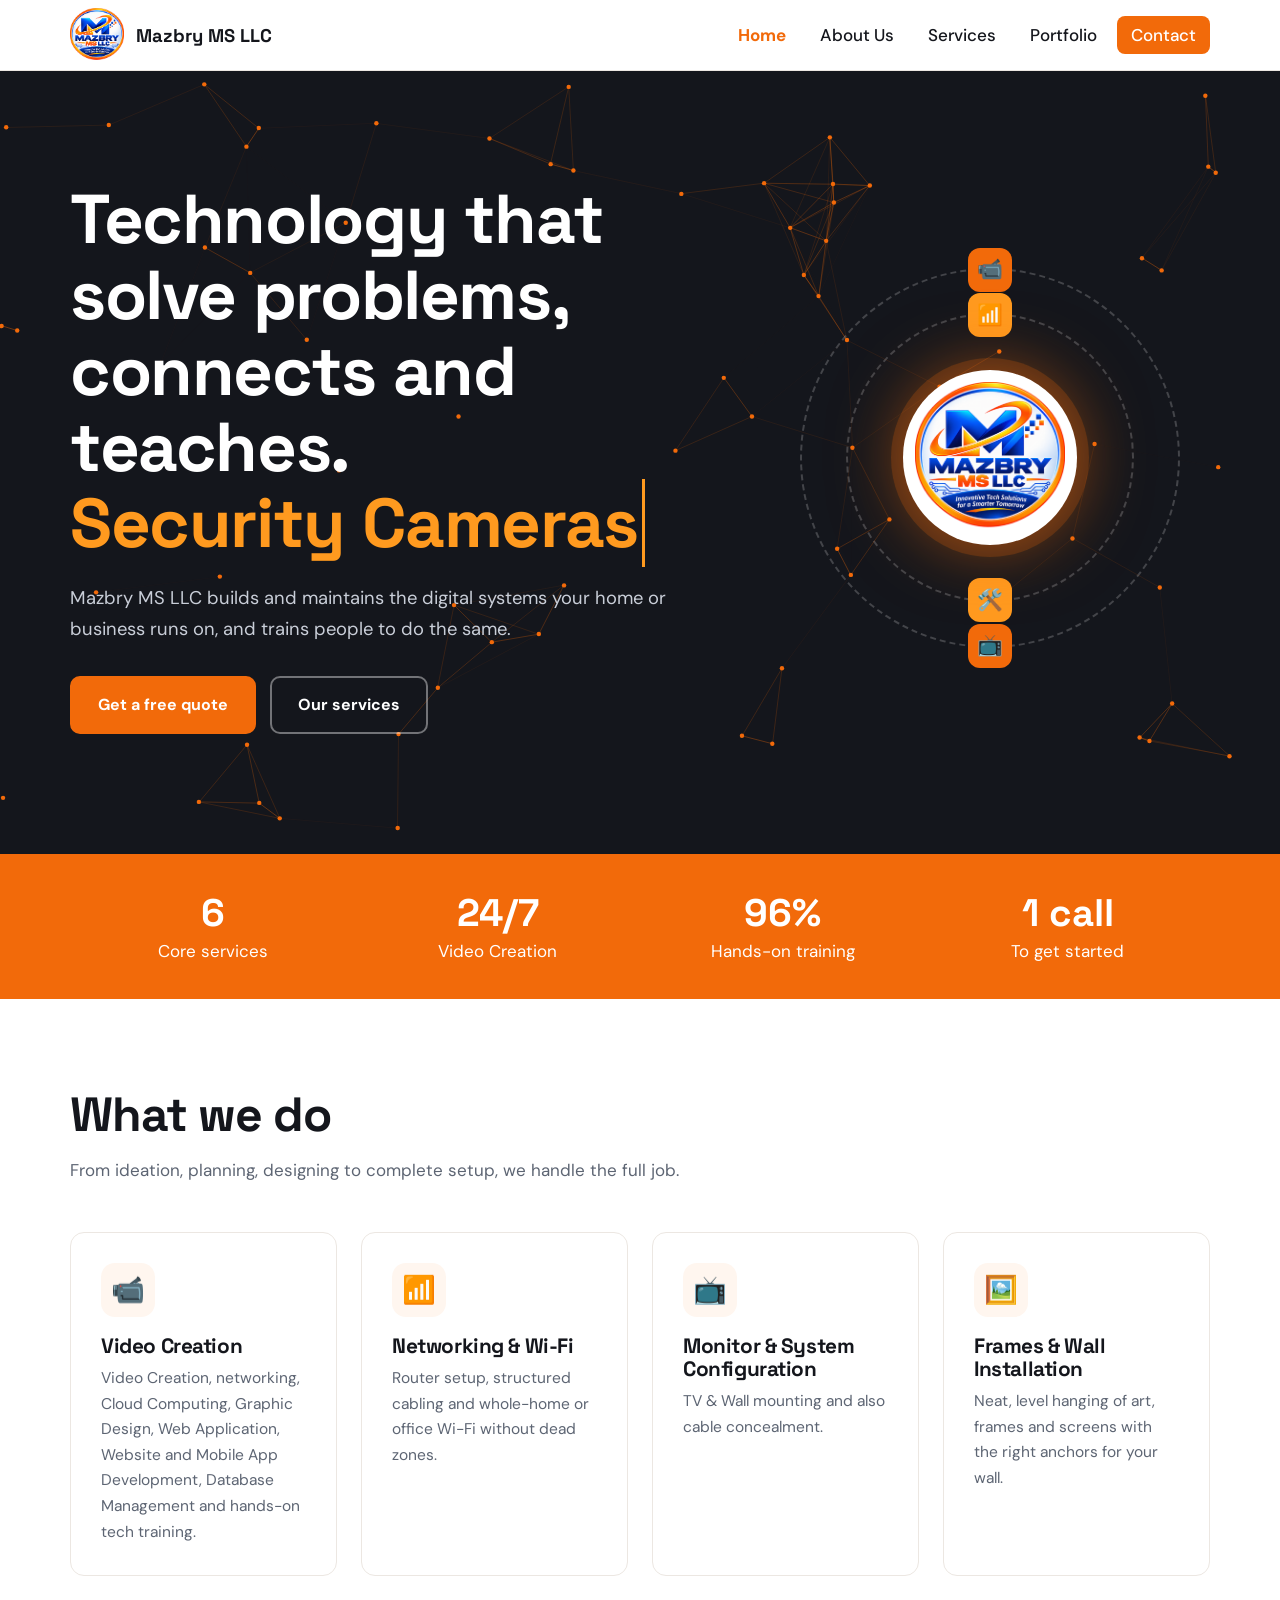
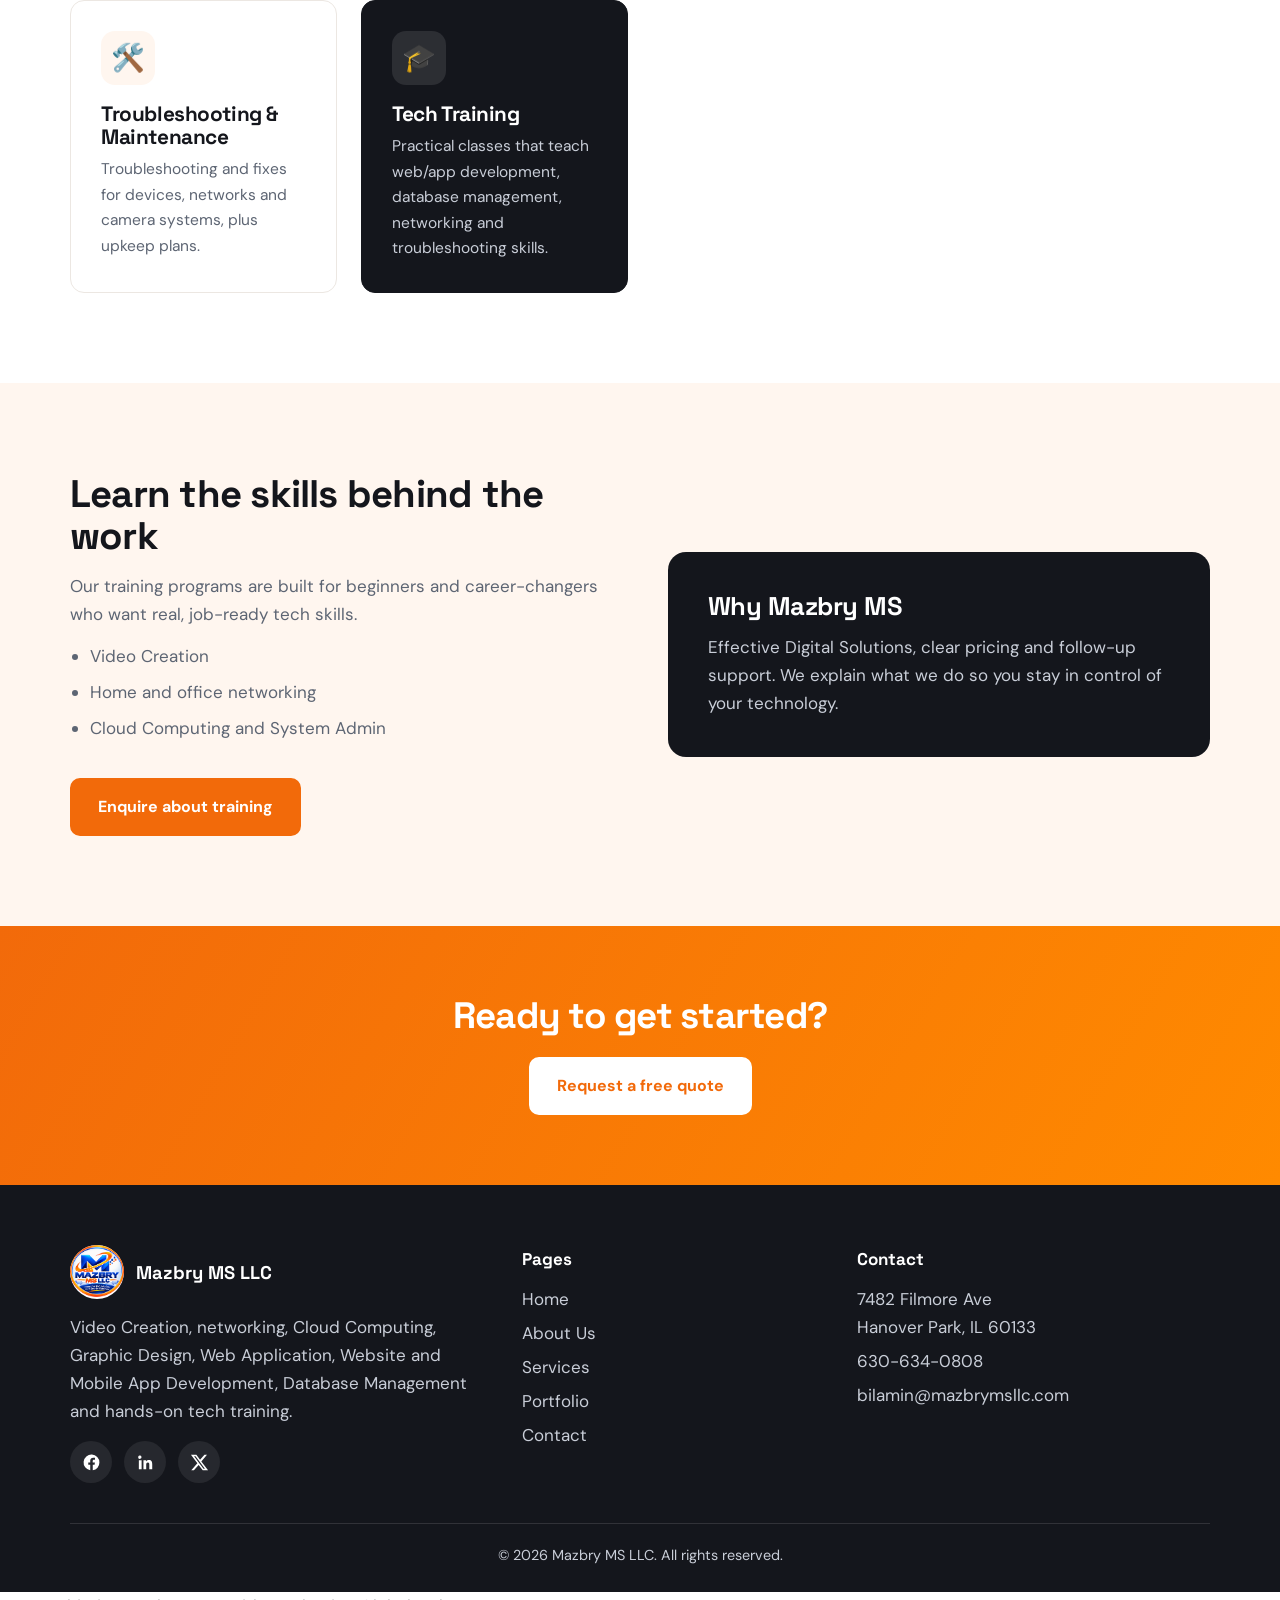
==== index.html @ 3e69440d "Add changes" ====
<!DOCTYPE html><html lang="en"><head><meta charset="utf-8"><meta name="viewport" content="width=device-width,initial-scale=1">
<title>Home | Mazbry MS LLC</title><meta name="description" content="Web/App Development, networking, Database Management and tech training."><link rel="icon" href="assets/logo.png">
<link rel="preconnect" href="https://fonts.googleapis.com"><link href="https://fonts.googleapis.com/css2?family=DM+Sans:wght@400;500;700&family=Space+Grotesk:wght@500;700&display=swap" rel="stylesheet">
<link rel="stylesheet" href="css/style.css"></head><body>
<header><div class="wrap nav"><a class="brand" href="index.html"><img src="assets/logo.png" alt="Mazbry MS LLC logo"><span>Mazbry MS LLC</span></a>
<nav aria-label="Main"><button class="burger" id="burger" aria-label="Toggle menu">&#9776;</button><ul id="menu"><li><a href="index.html" class="on">Home</a></li><li><a href="about.html" class="">About Us</a></li><li><a href="services.html" class="">Services</a></li><li><a href="portfolio.html" class="">Portfolio</a></li><li><a href="contact.html" class=" cta">Contact</a></li></ul></nav></div></header>
<section class="hero"><canvas id="net"></canvas><div class="wrap"><div><h1>Technology that solve problems, connects and teaches.<br><em id="type"></em></h1>
<p>Mazbry MS LLC builds and maintains the digital systems your home or business runs on, and trains people to do the same.</p>
<div class="btns"><a class="btn" href="contact.html">Get a free quote</a><a class="btn ghost" href="services.html">Our services</a></div></div>
<div class="orbit" aria-hidden="true"><div class="ring"><i>📹</i><i>📺</i></div><div class="ring r2"><i>📶</i><i>🛠️</i></div><div class="core"><img src="assets/logo.png" alt=""></div></div></div></section>
<div class="stats"><div class="wrap"><div><b data-n="6">0</b>Core services</div><div><b data-n="24" data-s="/7">0</b>Video Creation</div><div><b data-n="100" data-s="%">0</b>Hands-on training</div><div><b data-n="1" data-s=" call">0</b>To get started</div></div></div>
<section><div class="wrap"><div class="sec-h rv"><h2>What we do</h2><p>From ideation, planning, designing to complete setup, we handle the full job.</p></div><div class="grid"><div class="card rv"><div class="ic">📹</div><h3>Video Creation</h3><p>Video Creation, networking, Cloud Computing, Graphic Design, Web Application, Website and Mobile App Development, Database Management and hands-on tech training.</p></div><div class="card rv"><div class="ic">📶</div><h3>Networking &amp; Wi-Fi</h3><p>Router setup, structured cabling and whole-home or office Wi-Fi without dead zones.</p></div><div class="card rv"><div class="ic">📺</div><h3>Monitor &amp; System Configuration</h3><p>TV & Wall mounting and also cable concealment.</p></div><div class="card rv"><div class="ic">🖼️</div><h3>Frames &amp; Wall Installation</h3><p>Neat, level hanging of art, frames and screens with the right anchors for your wall.</p></div><div class="card rv"><div class="ic">🛠️</div><h3>Troubleshooting &amp; Maintenance</h3><p>Troubleshooting and fixes for devices, networks and camera systems, plus upkeep plans.</p></div><div class="card rv feat"><div class="ic">🎓</div><h3>Tech Training</h3><p>Practical classes that teach web/app development, database management, networking and troubleshooting skills.</p></div></div></div></section>
<section class="soft"><div class="wrap split"><div class="rv"><h2 style="font-size:2.4rem">Learn the skills behind the work</h2><p style="color:var(--mut);margin:14px 0">Our training programs are built for beginners and career-changers who want real, job-ready tech skills.</p><ul><li>Video Creation</li><li>Home and office networking</li><li>Cloud Computing and System Admin</li></ul><br><a class="btn" href="contact.html">Enquire about training</a></div>
<div class="panel rv"><h3>Why Mazbry MS</h3><p>Effective Digital Solutions, clear pricing and follow-up support. We explain what we do so you stay in control of your technology.</p></div></div></section><div class="cta-band"><div class="wrap rv"><h2>Ready to get started?</h2><a class="btn" href="contact.html">Request a free quote</a></div></div>
<footer><div class="wrap fgrid"><div><a class="brand" href="index.html" style="color:#fff"><img src="assets/logo.png" alt="" style="background:#fff;border-radius:50%"><span>Mazbry MS LLC</span></a>
<p style="margin-top:14px;max-width:34ch">Video Creation, networking, Cloud Computing, Graphic Design, Web Application, Website and Mobile App Development, Database Management and hands-on tech training.</p><div class="social"><a href="https://www.facebook.com/" target="_blank" rel="noopener" aria-label="Facebook"><svg viewBox="0 0 24 24"><path d="M22 12a10 10 0 1 0-11.6 9.9v-7H7.9V12h2.5V9.8c0-2.5 1.5-3.9 3.8-3.9 1.1 0 2.2.2 2.2.2v2.5h-1.3c-1.2 0-1.6.8-1.6 1.6V12h2.8l-.4 2.9h-2.3v7A10 10 0 0 0 22 12z"/></svg></a><a href="https://www.linkedin.com/" target="_blank" rel="noopener" aria-label="LinkedIn"><svg viewBox="0 0 24 24"><path d="M20.4 20.5h-3.6v-5.6c0-1.3 0-3-1.8-3s-2.1 1.4-2.1 2.9v5.7H9.4V9h3.4v1.6c.5-.9 1.6-1.8 3.4-1.8 3.6 0 4.3 2.4 4.3 5.5v6.2zM5.3 7.4a2.1 2.1 0 1 1 0-4.1 2.1 2.1 0 0 1 0 4.1zM7.1 20.5H3.6V9h3.5v11.5z"/></svg></a><a href="https://x.com/" target="_blank" rel="noopener" aria-label="X (Twitter)"><svg viewBox="0 0 24 24"><path d="M18.2 2.3h3.3l-7.2 8.3 8.5 11.2h-6.7l-5.2-6.8-6 6.8H1.6l7.7-8.8L1.2 2.3H8l4.7 6.2 5.5-6.2zm-1.2 17.5h1.8L7 4.2H5.1L17 19.8z"/></svg></a></div></div>
<div><h4>Pages</h4><ul><li><a href="index.html">Home</a></li><li><a href="about.html">About Us</a></li><li><a href="services.html">Services</a></li><li><a href="portfolio.html">Portfolio</a></li><li><a href="contact.html">Contact</a></li></ul></div>
<div><h4>Contact</h4><ul><li>7482 Filmore Ave<br>Hanover Park, IL 60133</li><li><a href="tel:6306340808">630-634-0808</a></li><li><a href="mailto:bilamin@mazbrymsllc.com">bilamin@mazbrymsllc.com</a></li></ul></div></div>
<div class="wrap copy">&copy; 2026 Mazbry MS LLC. All rights reserved.</div></footer><script src="js/main.js"></script></body></html>
<p>Partnership in Development with Parah-Vine GlobalTech.<p>
---- css/style.css ----
:root{--o:#f26a0a;--o2:#ff9a1f;--ink:#14161c;--ink2:#1e222b;--mut:#5d6573;--bg:#fff;--soft:#fff6ef;--line:#ece7e2}
*{box-sizing:border-box;margin:0}html{scroll-behavior:smooth}
body{font:400 17px/1.65 'DM Sans',system-ui,sans-serif;color:var(--ink);background:var(--bg)}
h1,h2,h3{font-family:'Space Grotesk',sans-serif;line-height:1.1;letter-spacing:-.02em}
a{color:inherit;text-decoration:none}img{max-width:100%}
:focus-visible{outline:3px solid var(--o);outline-offset:3px}
.wrap{width:min(1140px,92%);margin:auto}
header{position:sticky;top:0;z-index:50;background:rgba(255,255,255,.94);backdrop-filter:blur(8px);border-bottom:1px solid var(--line)}
.nav{display:flex;align-items:center;justify-content:space-between;padding:8px 0}
.brand{display:flex;align-items:center;gap:12px;font:700 1.15rem 'Space Grotesk'}
.brand img{height:54px;width:54px}
nav ul{display:flex;gap:6px;list-style:none;padding:0}
nav a{padding:8px 14px;border-radius:8px;font-weight:500}
nav a:hover{background:var(--soft)}nav a.on{color:var(--o);font-weight:700}
nav a.cta{background:var(--o);color:#fff}nav a.cta:hover{background:#d85a00}
.burger{display:none;background:none;border:0;font-size:1.8rem;cursor:pointer}
.btn{display:inline-block;padding:14px 26px;border-radius:10px;font-weight:700;border:2px solid var(--o);background:var(--o);color:#fff;cursor:pointer;font-size:1rem;transition:transform .2s,background .2s}
.btn:hover{transform:translateY(-3px);background:#d85a00}
.btn.ghost{background:transparent;color:#fff;border-color:#ffffff66}.btn.ghost:hover{background:#ffffff1a}
.hero{position:relative;background:var(--ink);color:#fff;overflow:hidden;padding:110px 0 120px}
#net{position:absolute;inset:0;width:100%;height:100%}
.hero .wrap{position:relative;display:grid;grid-template-columns:1.2fr .8fr;gap:40px;align-items:center}
.hero h1{font-size:clamp(2.4rem,5.4vw,4.4rem)}
.hero h1 em{font-style:normal;color:var(--o2);border-right:3px solid var(--o2);padding-right:4px;animation:blink .8s infinite}
@keyframes blink{50%{border-color:transparent}}
.hero p{color:#c9ced8;max-width:52ch;margin:22px 0 32px;font-size:1.15rem}
.hero .btns{display:flex;gap:14px;flex-wrap:wrap}
.orbit{position:relative;aspect-ratio:1;max-width:380px;margin:auto;width:100%}
.orbit .core{position:absolute;inset:27%;background:#fff;border-radius:50%;display:grid;place-items:center;box-shadow:0 0 0 12px #f26a0a33,0 0 70px #f26a0a99;animation:pulse 3s infinite}
.orbit .core img{width:86%}
@keyframes pulse{50%{box-shadow:0 0 0 22px #13035c1f,0 0 90px #f26a0acc}}
.ring{position:absolute;inset:0;border:2px dashed #ffffff33;border-radius:50%;animation:spin 24s linear infinite}
.ring.r2{inset:12%;animation-duration:16s;animation-direction:reverse}
.ring i{position:absolute;top:-22px;left:calc(50% - 22px);width:44px;height:44px;border-radius:12px;background:var(--o);display:grid;place-items:center;font-style:normal;font-size:1.3rem;animation:spin 24s linear infinite reverse}
.ring.r2 i{animation-duration:16s;animation-direction:normal;background:var(--o2)}
.ring i:nth-child(2){top:auto;bottom:-22px}
@keyframes spin{to{transform:rotate(360deg)}}
.stats{background:var(--o);color:#fff}.stats .wrap{display:grid;grid-template-columns:repeat(4,1fr);text-align:center;padding:34px 0}
.stats b{display:block;font:700 2.4rem 'Space Grotesk'}
section{padding:90px 0}.soft{background:var(--soft)}
.sec-h{max-width:640px;margin-bottom:48px}.sec-h h2{font-size:clamp(2rem,4vw,3rem)}.sec-h p{color:var(--mut);margin-top:14px}
.grid{display:grid;grid-template-columns:repeat(auto-fit,minmax(260px,1fr));gap:24px}
.card{background:#fff;border:1px solid var(--line);border-radius:14px;padding:30px;transition:transform .25s,border-color .25s,box-shadow .25s}
.card:hover{transform:translateY(-6px);border-color:var(--o);box-shadow:0 18px 40px #f26a0a1f}
.card .ic{width:54px;height:54px;border-radius:14px;background:var(--soft);display:grid;place-items:center;font-size:1.7rem;margin-bottom:18px}
.card h3{font-size:1.3rem;margin-bottom:8px}.card p{color:var(--mut);font-size:.97rem}
.card.feat{background:var(--ink);color:#fff;border-color:var(--ink)}.card.feat p{color:#c9ced8}.card.feat .ic{background:#ffffff1a}
.split{display:grid;grid-template-columns:1fr 1fr;gap:56px;align-items:center}
.split ul{padding-left:20px;color:var(--mut)}.split li{margin:8px 0}
.panel{background:var(--ink);color:#fff;border-radius:18px;padding:40px}.panel h3{font-size:1.6rem;margin-bottom:12px}.panel p{color:#c9ced8}
.page-h{background:var(--ink);color:#fff;padding:80px 0 70px;border-bottom:6px solid var(--o)}.page-h h1{font-size:clamp(2.2rem,5vw,3.6rem)}.page-h p{color:#c9ced8;margin-top:12px;max-width:56ch}
.thumb{height:170px;border-radius:10px;margin-bottom:18px;display:grid;place-items:center;font-size:3.2rem;background:linear-gradient(135deg,var(--o),var(--o2))}
.tag{display:inline-block;font-size:.8rem;font-weight:700;color:var(--o);background:var(--soft);padding:3px 10px;border-radius:99px;margin-bottom:10px}
.filters{display:flex;gap:10px;flex-wrap:wrap;margin-bottom:30px}
.filters button{border:1px solid var(--line);background:#fff;padding:9px 18px;border-radius:99px;font:600 .95rem 'DM Sans';cursor:pointer}
.filters button.on,.filters button:hover{background:var(--o);color:#fff;border-color:var(--o)}
form{display:grid;gap:16px}label{font-weight:700;font-size:.95rem}
input,select,textarea{width:100%;padding:13px 14px;border:1.5px solid #d9d3cc;border-radius:10px;font:inherit;margin-top:6px}
input:focus,select:focus,textarea:focus{outline:none;border-color:var(--o);box-shadow:0 0 0 4px #f26a0a26}
.info p{margin:0 0 20px}.info b{display:block;font-family:'Space Grotesk'}
.cta-band{background:linear-gradient(120deg,var(--o),#ff8a00);color:#fff;text-align:center;padding:70px 0}.cta-band h2{font-size:2.3rem;margin-bottom:20px}
.cta-band .btn{background:#fff;color:var(--o);border-color:#fff}
footer{background:var(--ink);color:#c9ced8;padding:60px 0 24px}
.fgrid{display:grid;grid-template-columns:1.4fr 1fr 1.2fr;gap:40px}
footer h4{color:#fff;margin-bottom:12px;font-family:'Space Grotesk'}footer li{list-style:none;margin:6px 0}footer ul{padding:0}footer a:hover{color:var(--o2)}
.social{display:flex;gap:12px;margin-top:16px}
.social a{width:42px;height:42px;border-radius:50%;background:#ffffff14;display:grid;place-items:center;transition:.25s}
.social a:hover{background:var(--o);transform:translateY(-4px)}.social svg{width:19px;height:19px;fill:#fff}
.copy{border-top:1px solid #ffffff1f;margin-top:40px;padding-top:20px;font-size:.9rem;text-align:center}
.rv{opacity:0;transform:translateY(24px);transition:.7s}.rv.in{opacity:1;transform:none}
.toast{display:none;background:#e8f7ec;border:1px solid #9bd5aa;padding:14px;border-radius:10px;color:#17632b;font-weight:600}
@media(max-width:860px){.hero .wrap,.split,.fgrid{grid-template-columns:1fr}.orbit{max-width:280px}.stats .wrap{grid-template-columns:1fr 1fr;gap:20px}
.burger{display:block}nav ul{display:none;position:absolute;left:0;right:0;top:100%;background:#fff;flex-direction:column;padding:12px 4%;border-bottom:1px solid var(--line)}nav ul.open{display:flex}section{padding:64px 0}}
@media(prefers-reduced-motion:reduce){*{animation:none!important;transition:none!important}.rv{opacity:1;transform:none}}
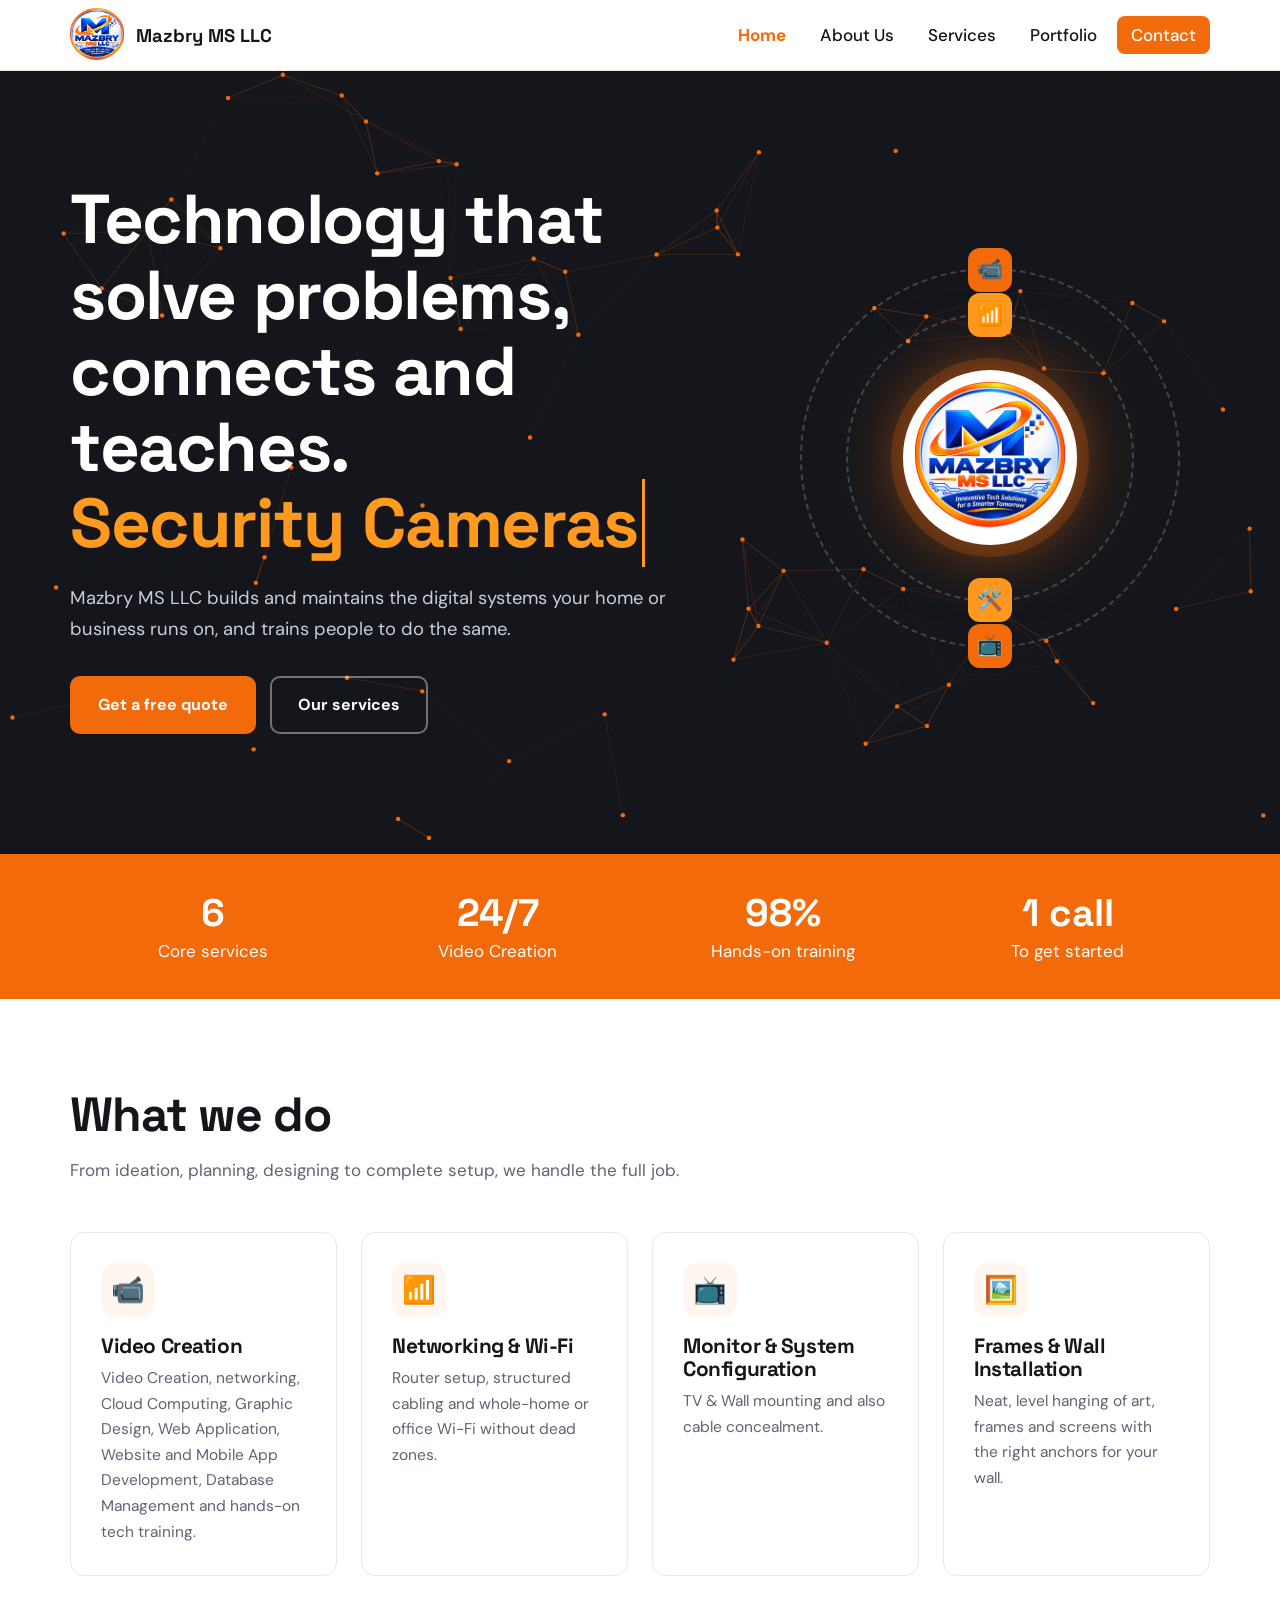
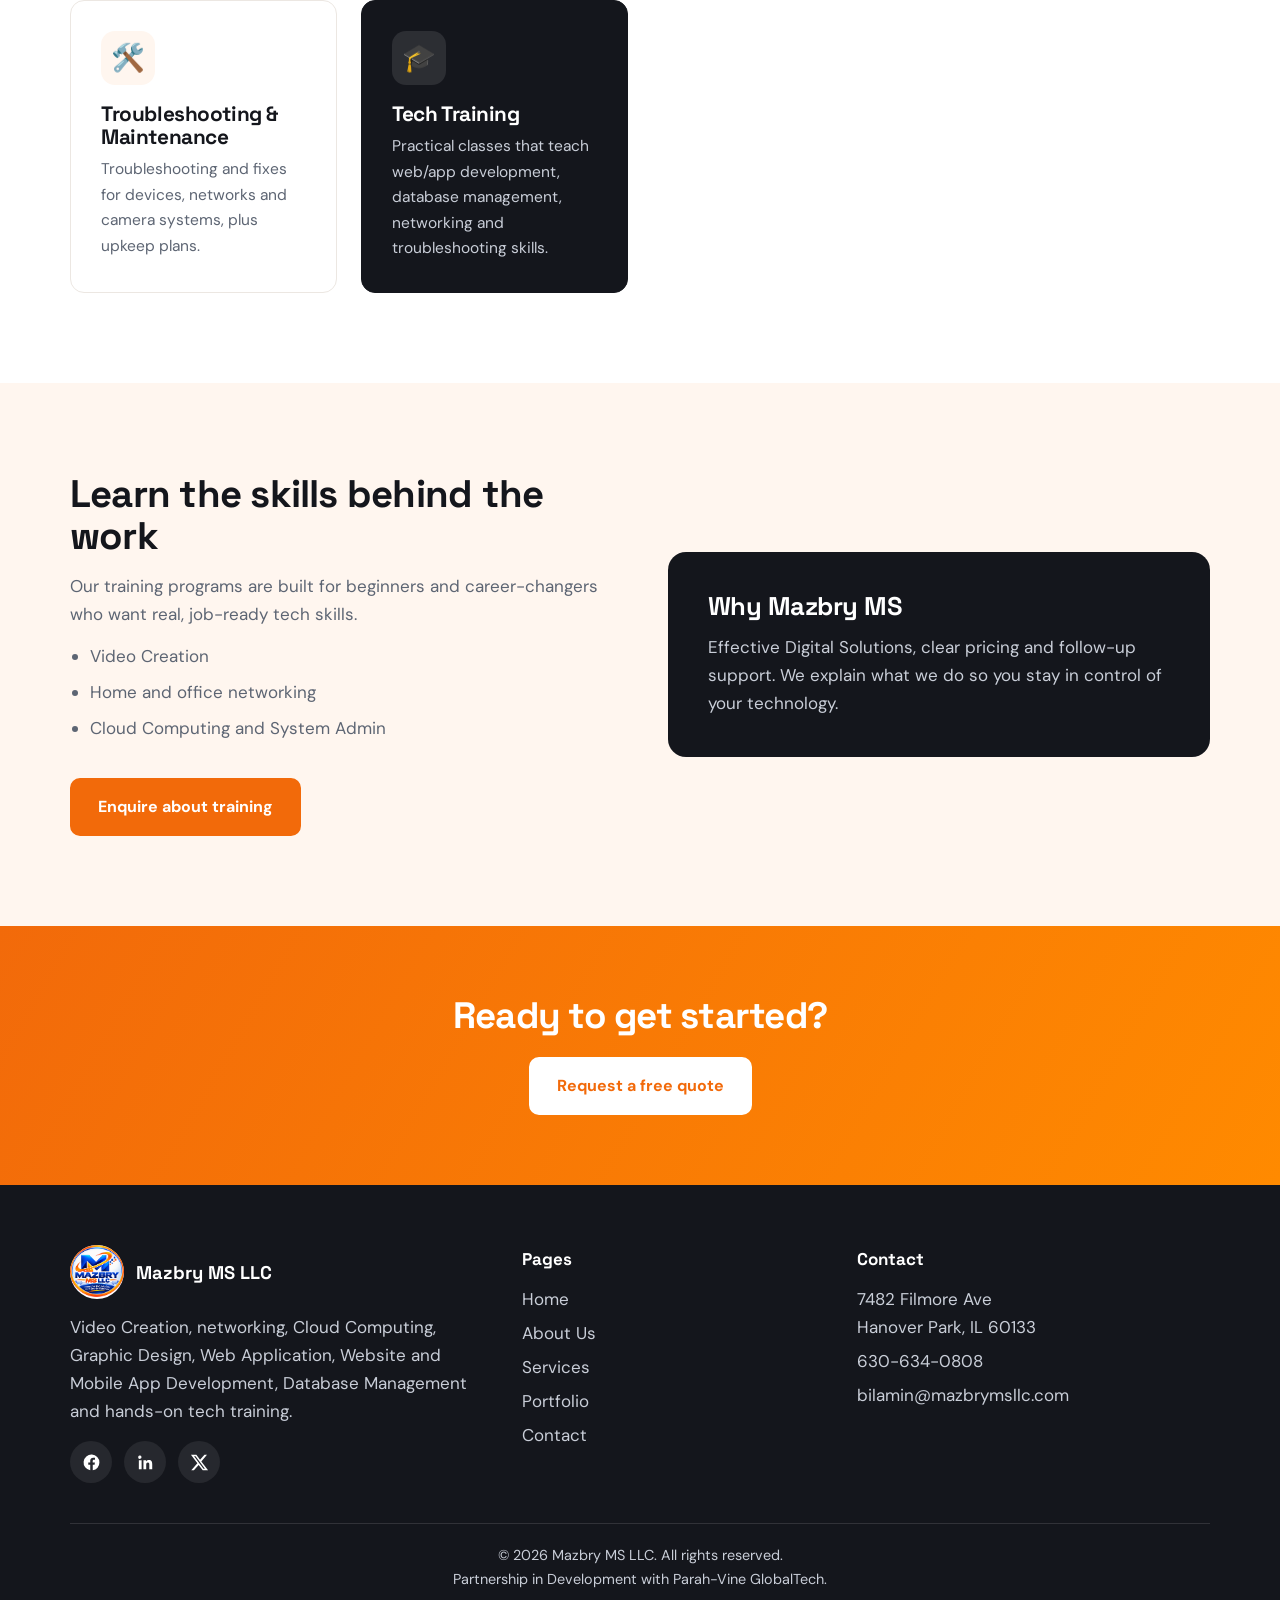
==== commit aab0b4cc: "Add changes" ====
--- a/index.html
+++ b/index.html
@@ -16,5 +16,4 @@
 <p style="margin-top:14px;max-width:34ch">Video Creation, networking, Cloud Computing, Graphic Design, Web Application, Website and Mobile App Development, Database Management and hands-on tech training.</p><div class="social"><a href="https://www.facebook.com/" target="_blank" rel="noopener" aria-label="Facebook"><svg viewBox="0 0 24 24"><path d="M22 12a10 10 0 1 0-11.6 9.9v-7H7.9V12h2.5V9.8c0-2.5 1.5-3.9 3.8-3.9 1.1 0 2.2.2 2.2.2v2.5h-1.3c-1.2 0-1.6.8-1.6 1.6V12h2.8l-.4 2.9h-2.3v7A10 10 0 0 0 22 12z"/></svg></a><a href="https://www.linkedin.com/" target="_blank" rel="noopener" aria-label="LinkedIn"><svg viewBox="0 0 24 24"><path d="M20.4 20.5h-3.6v-5.6c0-1.3 0-3-1.8-3s-2.1 1.4-2.1 2.9v5.7H9.4V9h3.4v1.6c.5-.9 1.6-1.8 3.4-1.8 3.6 0 4.3 2.4 4.3 5.5v6.2zM5.3 7.4a2.1 2.1 0 1 1 0-4.1 2.1 2.1 0 0 1 0 4.1zM7.1 20.5H3.6V9h3.5v11.5z"/></svg></a><a href="https://x.com/" target="_blank" rel="noopener" aria-label="X (Twitter)"><svg viewBox="0 0 24 24"><path d="M18.2 2.3h3.3l-7.2 8.3 8.5 11.2h-6.7l-5.2-6.8-6 6.8H1.6l7.7-8.8L1.2 2.3H8l4.7 6.2 5.5-6.2zm-1.2 17.5h1.8L7 4.2H5.1L17 19.8z"/></svg></a></div></div>
 <div><h4>Pages</h4><ul><li><a href="index.html">Home</a></li><li><a href="about.html">About Us</a></li><li><a href="services.html">Services</a></li><li><a href="portfolio.html">Portfolio</a></li><li><a href="contact.html">Contact</a></li></ul></div>
 <div><h4>Contact</h4><ul><li>7482 Filmore Ave<br>Hanover Park, IL 60133</li><li><a href="tel:6306340808">630-634-0808</a></li><li><a href="mailto:bilamin@mazbrymsllc.com">bilamin@mazbrymsllc.com</a></li></ul></div></div>
-<div class="wrap copy">&copy; 2026 Mazbry MS LLC. All rights reserved.</div></footer><script src="js/main.js"></script></body></html>
-<p>Partnership in Development with Parah-Vine GlobalTech.<p>+<div class="wrap copy">&copy; 2026 Mazbry MS LLC. All rights reserved.<br> <p>Partnership in Development with Parah-Vine GlobalTech.<p></div></footer><script src="js/main.js"></script></body></html>
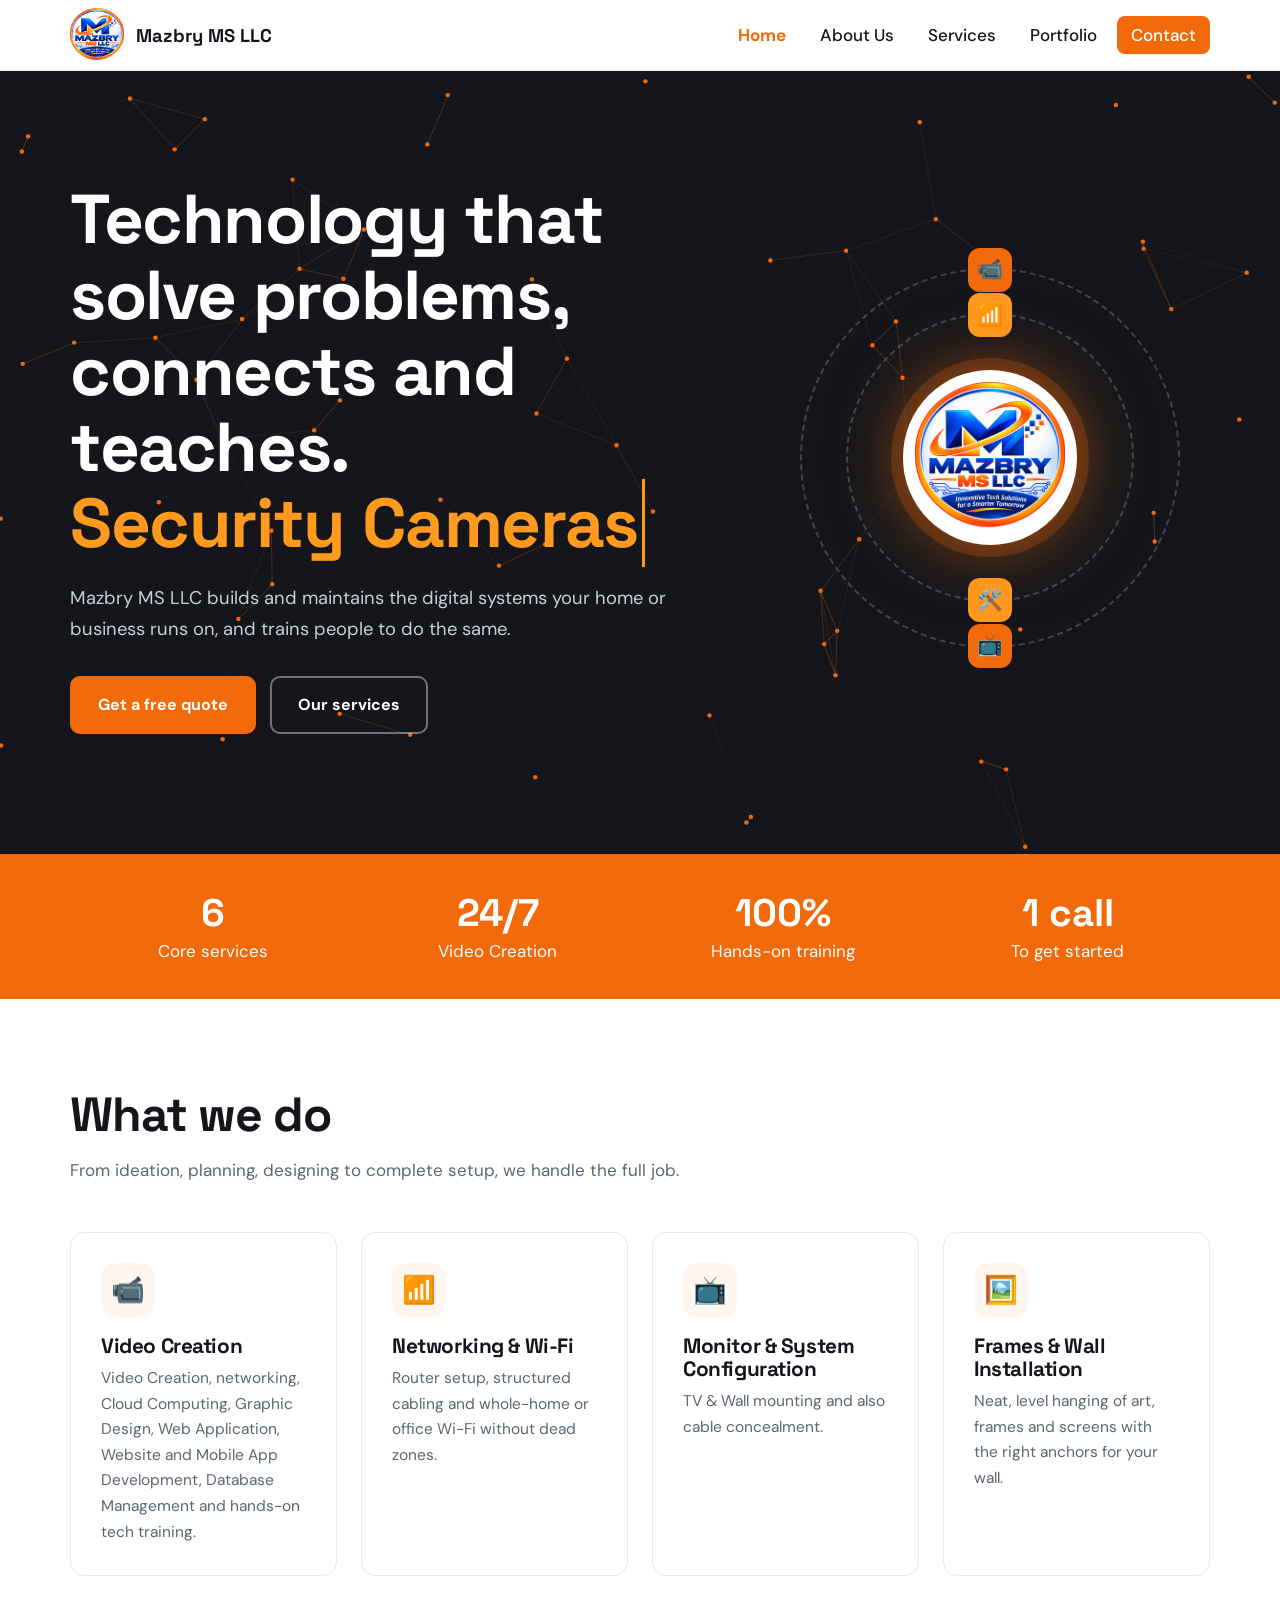
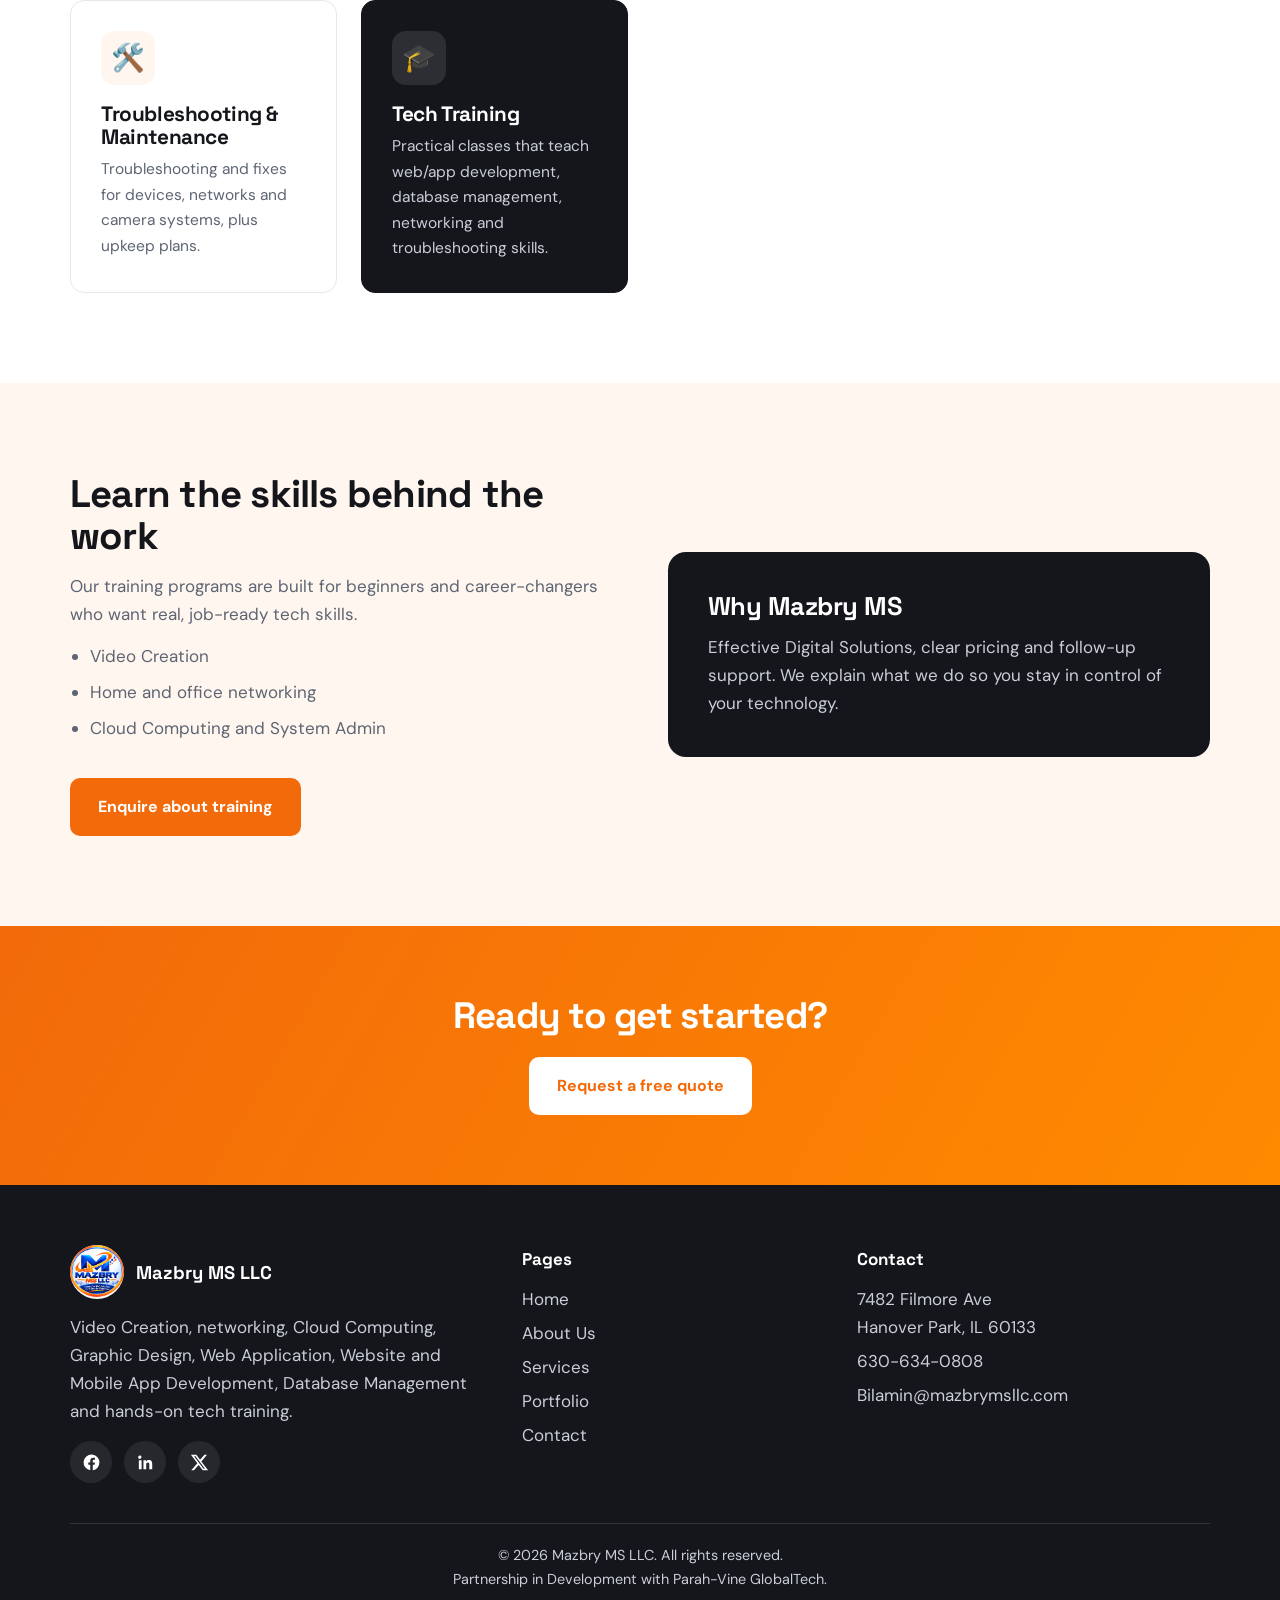
==== commit cec2c819: "Add changes" ====
--- a/index.html
+++ b/index.html
@@ -15,5 +15,5 @@
 <footer><div class="wrap fgrid"><div><a class="brand" href="index.html" style="color:#fff"><img src="assets/logo.png" alt="" style="background:#fff;border-radius:50%"><span>Mazbry MS LLC</span></a>
 <p style="margin-top:14px;max-width:34ch">Video Creation, networking, Cloud Computing, Graphic Design, Web Application, Website and Mobile App Development, Database Management and hands-on tech training.</p><div class="social"><a href="https://www.facebook.com/" target="_blank" rel="noopener" aria-label="Facebook"><svg viewBox="0 0 24 24"><path d="M22 12a10 10 0 1 0-11.6 9.9v-7H7.9V12h2.5V9.8c0-2.5 1.5-3.9 3.8-3.9 1.1 0 2.2.2 2.2.2v2.5h-1.3c-1.2 0-1.6.8-1.6 1.6V12h2.8l-.4 2.9h-2.3v7A10 10 0 0 0 22 12z"/></svg></a><a href="https://www.linkedin.com/" target="_blank" rel="noopener" aria-label="LinkedIn"><svg viewBox="0 0 24 24"><path d="M20.4 20.5h-3.6v-5.6c0-1.3 0-3-1.8-3s-2.1 1.4-2.1 2.9v5.7H9.4V9h3.4v1.6c.5-.9 1.6-1.8 3.4-1.8 3.6 0 4.3 2.4 4.3 5.5v6.2zM5.3 7.4a2.1 2.1 0 1 1 0-4.1 2.1 2.1 0 0 1 0 4.1zM7.1 20.5H3.6V9h3.5v11.5z"/></svg></a><a href="https://x.com/" target="_blank" rel="noopener" aria-label="X (Twitter)"><svg viewBox="0 0 24 24"><path d="M18.2 2.3h3.3l-7.2 8.3 8.5 11.2h-6.7l-5.2-6.8-6 6.8H1.6l7.7-8.8L1.2 2.3H8l4.7 6.2 5.5-6.2zm-1.2 17.5h1.8L7 4.2H5.1L17 19.8z"/></svg></a></div></div>
 <div><h4>Pages</h4><ul><li><a href="index.html">Home</a></li><li><a href="about.html">About Us</a></li><li><a href="services.html">Services</a></li><li><a href="portfolio.html">Portfolio</a></li><li><a href="contact.html">Contact</a></li></ul></div>
-<div><h4>Contact</h4><ul><li>7482 Filmore Ave<br>Hanover Park, IL 60133</li><li><a href="tel:6306340808">630-634-0808</a></li><li><a href="mailto:bilamin@mazbrymsllc.com">bilamin@mazbrymsllc.com</a></li></ul></div></div>
+<div><h4>Contact</h4><ul><li>7482 Filmore Ave<br>Hanover Park, IL 60133</li><li><a href="tel:6306340808">630-634-0808</a></li><li><a href="mailto:bilamin@mazbrymsllc.com">Bilamin@mazbrymsllc.com</a></li></ul></div></div>
 <div class="wrap copy">&copy; 2026 Mazbry MS LLC. All rights reserved.<br> <p>Partnership in Development with Parah-Vine GlobalTech.<p></div></footer><script src="js/main.js"></script></body></html>
--- a/css/style.css
+++ b/css/style.css
@@ -28,7 +28,7 @@
 .orbit{position:relative;aspect-ratio:1;max-width:380px;margin:auto;width:100%}
 .orbit .core{position:absolute;inset:27%;background:#fff;border-radius:50%;display:grid;place-items:center;box-shadow:0 0 0 12px #f26a0a33,0 0 70px #f26a0a99;animation:pulse 3s infinite}
 .orbit .core img{width:86%}
-@keyframes pulse{50%{box-shadow:0 0 0 22px #13035c1f,0 0 90px #f26a0acc}}
+@keyframes pulse{50%{box-shadow:0 0 0 22px #170569de,0 0 90px #f26a0acc}}
 .ring{position:absolute;inset:0;border:2px dashed #ffffff33;border-radius:50%;animation:spin 24s linear infinite}
 .ring.r2{inset:12%;animation-duration:16s;animation-direction:reverse}
 .ring i{position:absolute;top:-22px;left:calc(50% - 22px);width:44px;height:44px;border-radius:12px;background:var(--o);display:grid;place-items:center;font-style:normal;font-size:1.3rem;animation:spin 24s linear infinite reverse}
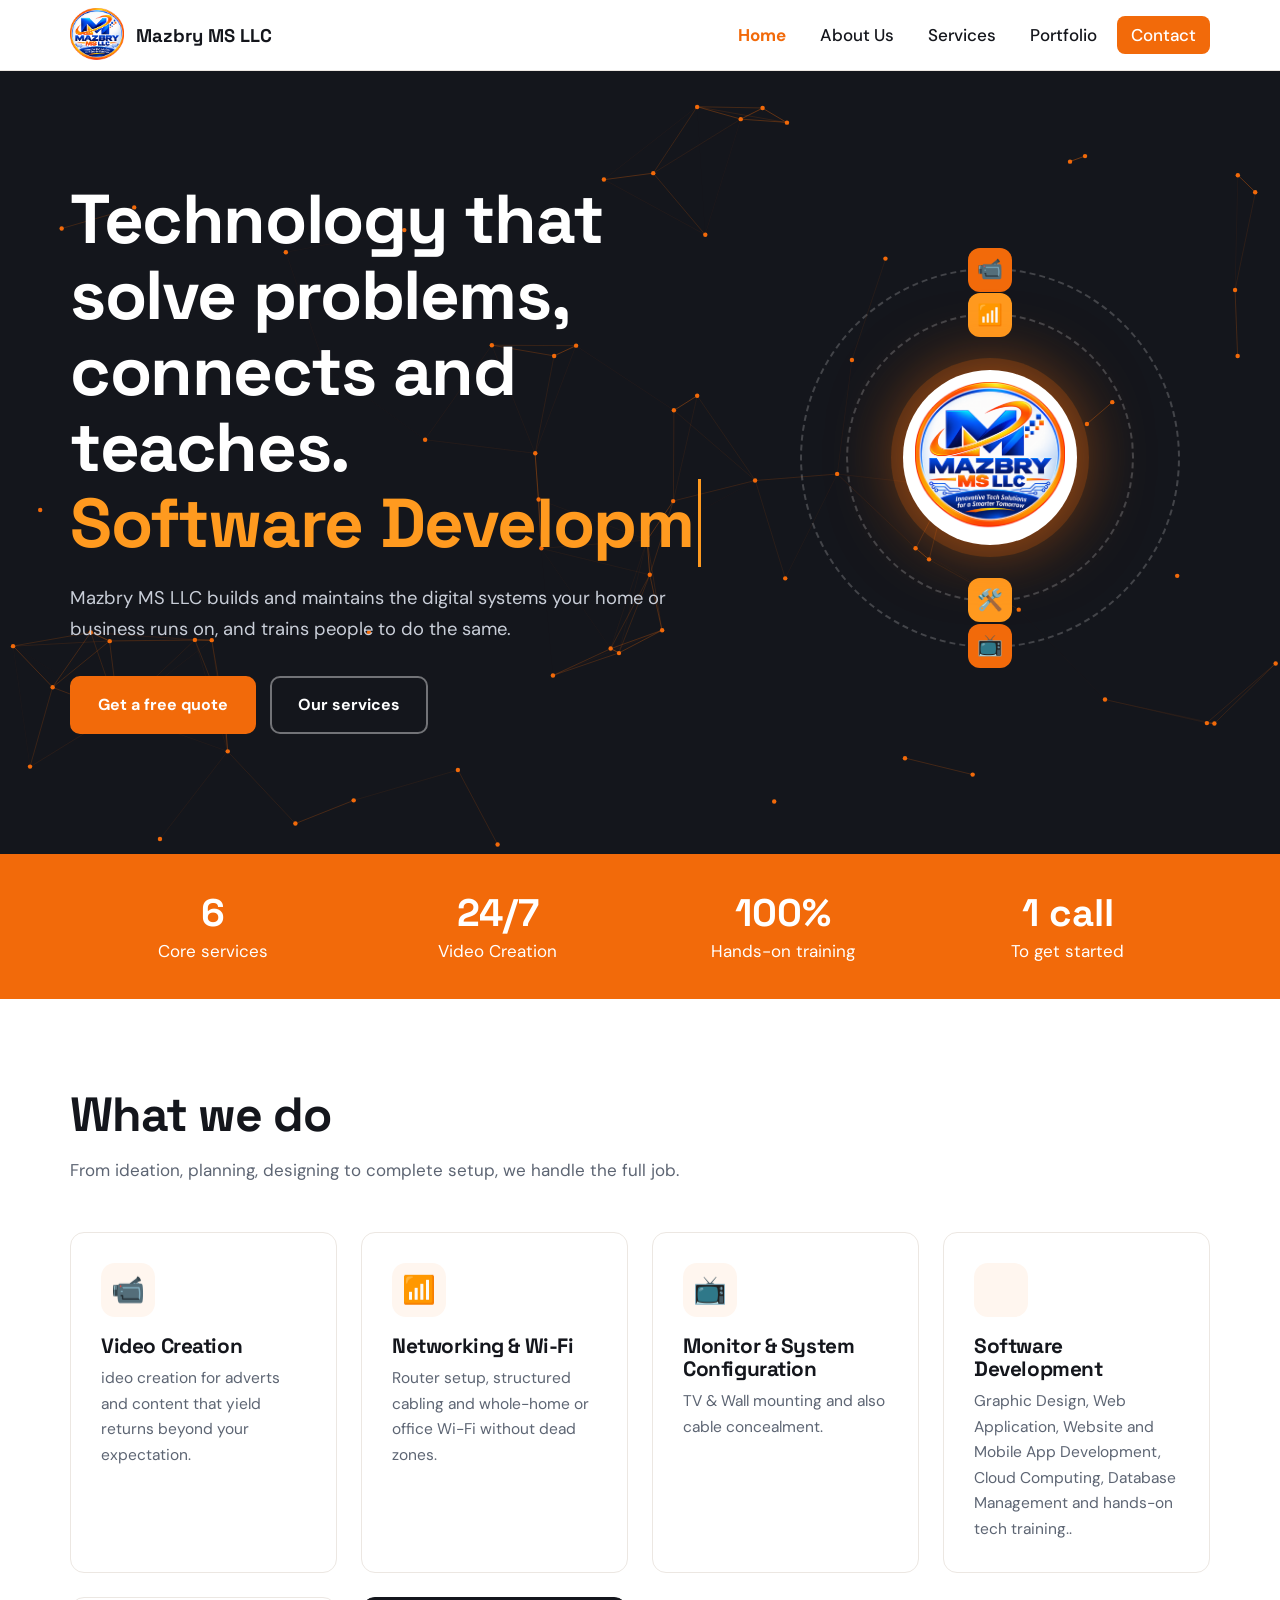
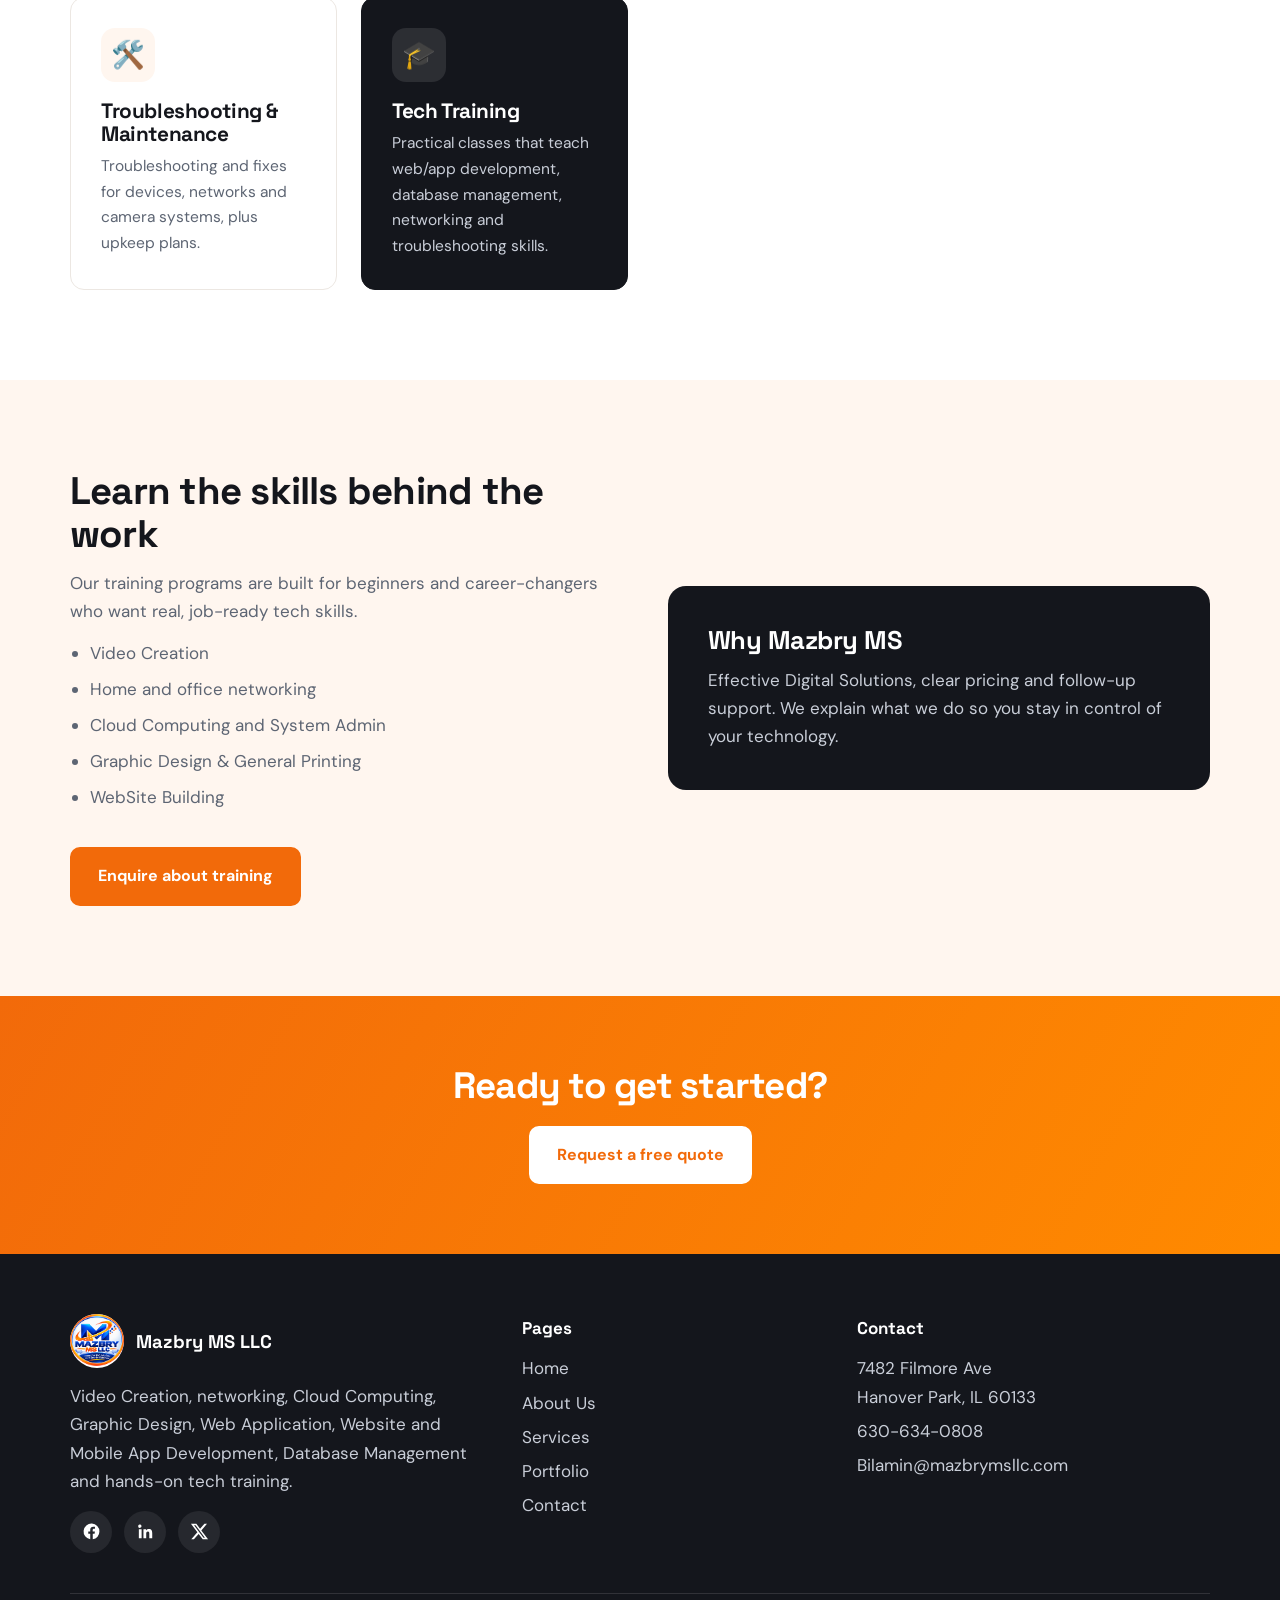
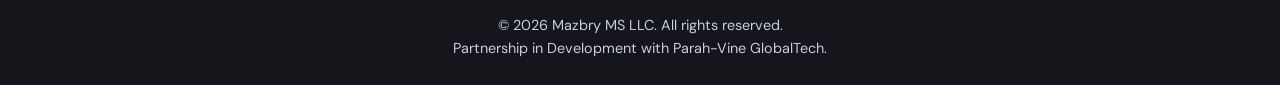
==== commit f1ec7cda: "Add changes" ====
--- a/index.html
+++ b/index.html
@@ -9,8 +9,8 @@
 <div class="btns"><a class="btn" href="contact.html">Get a free quote</a><a class="btn ghost" href="services.html">Our services</a></div></div>
 <div class="orbit" aria-hidden="true"><div class="ring"><i>📹</i><i>📺</i></div><div class="ring r2"><i>📶</i><i>🛠️</i></div><div class="core"><img src="assets/logo.png" alt=""></div></div></div></section>
 <div class="stats"><div class="wrap"><div><b data-n="6">0</b>Core services</div><div><b data-n="24" data-s="/7">0</b>Video Creation</div><div><b data-n="100" data-s="%">0</b>Hands-on training</div><div><b data-n="1" data-s=" call">0</b>To get started</div></div></div>
-<section><div class="wrap"><div class="sec-h rv"><h2>What we do</h2><p>From ideation, planning, designing to complete setup, we handle the full job.</p></div><div class="grid"><div class="card rv"><div class="ic">📹</div><h3>Video Creation</h3><p>Video Creation, networking, Cloud Computing, Graphic Design, Web Application, Website and Mobile App Development, Database Management and hands-on tech training.</p></div><div class="card rv"><div class="ic">📶</div><h3>Networking &amp; Wi-Fi</h3><p>Router setup, structured cabling and whole-home or office Wi-Fi without dead zones.</p></div><div class="card rv"><div class="ic">📺</div><h3>Monitor &amp; System Configuration</h3><p>TV & Wall mounting and also cable concealment.</p></div><div class="card rv"><div class="ic">🖼️</div><h3>Frames &amp; Wall Installation</h3><p>Neat, level hanging of art, frames and screens with the right anchors for your wall.</p></div><div class="card rv"><div class="ic">🛠️</div><h3>Troubleshooting &amp; Maintenance</h3><p>Troubleshooting and fixes for devices, networks and camera systems, plus upkeep plans.</p></div><div class="card rv feat"><div class="ic">🎓</div><h3>Tech Training</h3><p>Practical classes that teach web/app development, database management, networking and troubleshooting skills.</p></div></div></div></section>
-<section class="soft"><div class="wrap split"><div class="rv"><h2 style="font-size:2.4rem">Learn the skills behind the work</h2><p style="color:var(--mut);margin:14px 0">Our training programs are built for beginners and career-changers who want real, job-ready tech skills.</p><ul><li>Video Creation</li><li>Home and office networking</li><li>Cloud Computing and System Admin</li></ul><br><a class="btn" href="contact.html">Enquire about training</a></div>
+<section><div class="wrap"><div class="sec-h rv"><h2>What we do</h2><p>From ideation, planning, designing to complete setup, we handle the full job.</p></div><div class="grid"><div class="card rv"><div class="ic">📹</div><h3>Video Creation</h3><p>ideo creation for adverts and content that yield returns beyond your expectation.</p></div><div class="card rv"><div class="ic">📶</div><h3>Networking &amp; Wi-Fi</h3><p>Router setup, structured cabling and whole-home or office Wi-Fi without dead zones.</p></div><div class="card rv"><div class="ic">📺</div><h3>Monitor &amp; System Configuration</h3><p>TV & Wall mounting and also cable concealment.</p></div><div class="card rv"><div class="ic"> </div><h3>Software Development</h3><p>Graphic Design, Web Application, Website and Mobile App Development, Cloud Computing, Database Management and hands-on tech training..</p></div><div class="card rv"><div class="ic">🛠️</div><h3>Troubleshooting &amp; Maintenance</h3><p>Troubleshooting and fixes for devices, networks and camera systems, plus upkeep plans.</p></div><div class="card rv feat"><div class="ic">🎓</div><h3>Tech Training</h3><p>Practical classes that teach web/app development, database management, networking and troubleshooting skills.</p></div></div></div></section>
+<section class="soft"><div class="wrap split"><div class="rv"><h2 style="font-size:2.4rem">Learn the skills behind the work</h2><p style="color:var(--mut);margin:14px 0">Our training programs are built for beginners and career-changers who want real, job-ready tech skills.</p><ul><li>Video Creation</li><li>Home and office networking</li><li>Cloud Computing and System Admin</li><li>Graphic Design & General Printing</li><li> WebSite Building</li></ul><br><a class="btn" href="contact.html">Enquire about training</a></div>
 <div class="panel rv"><h3>Why Mazbry MS</h3><p>Effective Digital Solutions, clear pricing and follow-up support. We explain what we do so you stay in control of your technology.</p></div></div></section><div class="cta-band"><div class="wrap rv"><h2>Ready to get started?</h2><a class="btn" href="contact.html">Request a free quote</a></div></div>
 <footer><div class="wrap fgrid"><div><a class="brand" href="index.html" style="color:#fff"><img src="assets/logo.png" alt="" style="background:#fff;border-radius:50%"><span>Mazbry MS LLC</span></a>
 <p style="margin-top:14px;max-width:34ch">Video Creation, networking, Cloud Computing, Graphic Design, Web Application, Website and Mobile App Development, Database Management and hands-on tech training.</p><div class="social"><a href="https://www.facebook.com/" target="_blank" rel="noopener" aria-label="Facebook"><svg viewBox="0 0 24 24"><path d="M22 12a10 10 0 1 0-11.6 9.9v-7H7.9V12h2.5V9.8c0-2.5 1.5-3.9 3.8-3.9 1.1 0 2.2.2 2.2.2v2.5h-1.3c-1.2 0-1.6.8-1.6 1.6V12h2.8l-.4 2.9h-2.3v7A10 10 0 0 0 22 12z"/></svg></a><a href="https://www.linkedin.com/" target="_blank" rel="noopener" aria-label="LinkedIn"><svg viewBox="0 0 24 24"><path d="M20.4 20.5h-3.6v-5.6c0-1.3 0-3-1.8-3s-2.1 1.4-2.1 2.9v5.7H9.4V9h3.4v1.6c.5-.9 1.6-1.8 3.4-1.8 3.6 0 4.3 2.4 4.3 5.5v6.2zM5.3 7.4a2.1 2.1 0 1 1 0-4.1 2.1 2.1 0 0 1 0 4.1zM7.1 20.5H3.6V9h3.5v11.5z"/></svg></a><a href="https://x.com/" target="_blank" rel="noopener" aria-label="X (Twitter)"><svg viewBox="0 0 24 24"><path d="M18.2 2.3h3.3l-7.2 8.3 8.5 11.2h-6.7l-5.2-6.8-6 6.8H1.6l7.7-8.8L1.2 2.3H8l4.7 6.2 5.5-6.2zm-1.2 17.5h1.8L7 4.2H5.1L17 19.8z"/></svg></a></div></div>
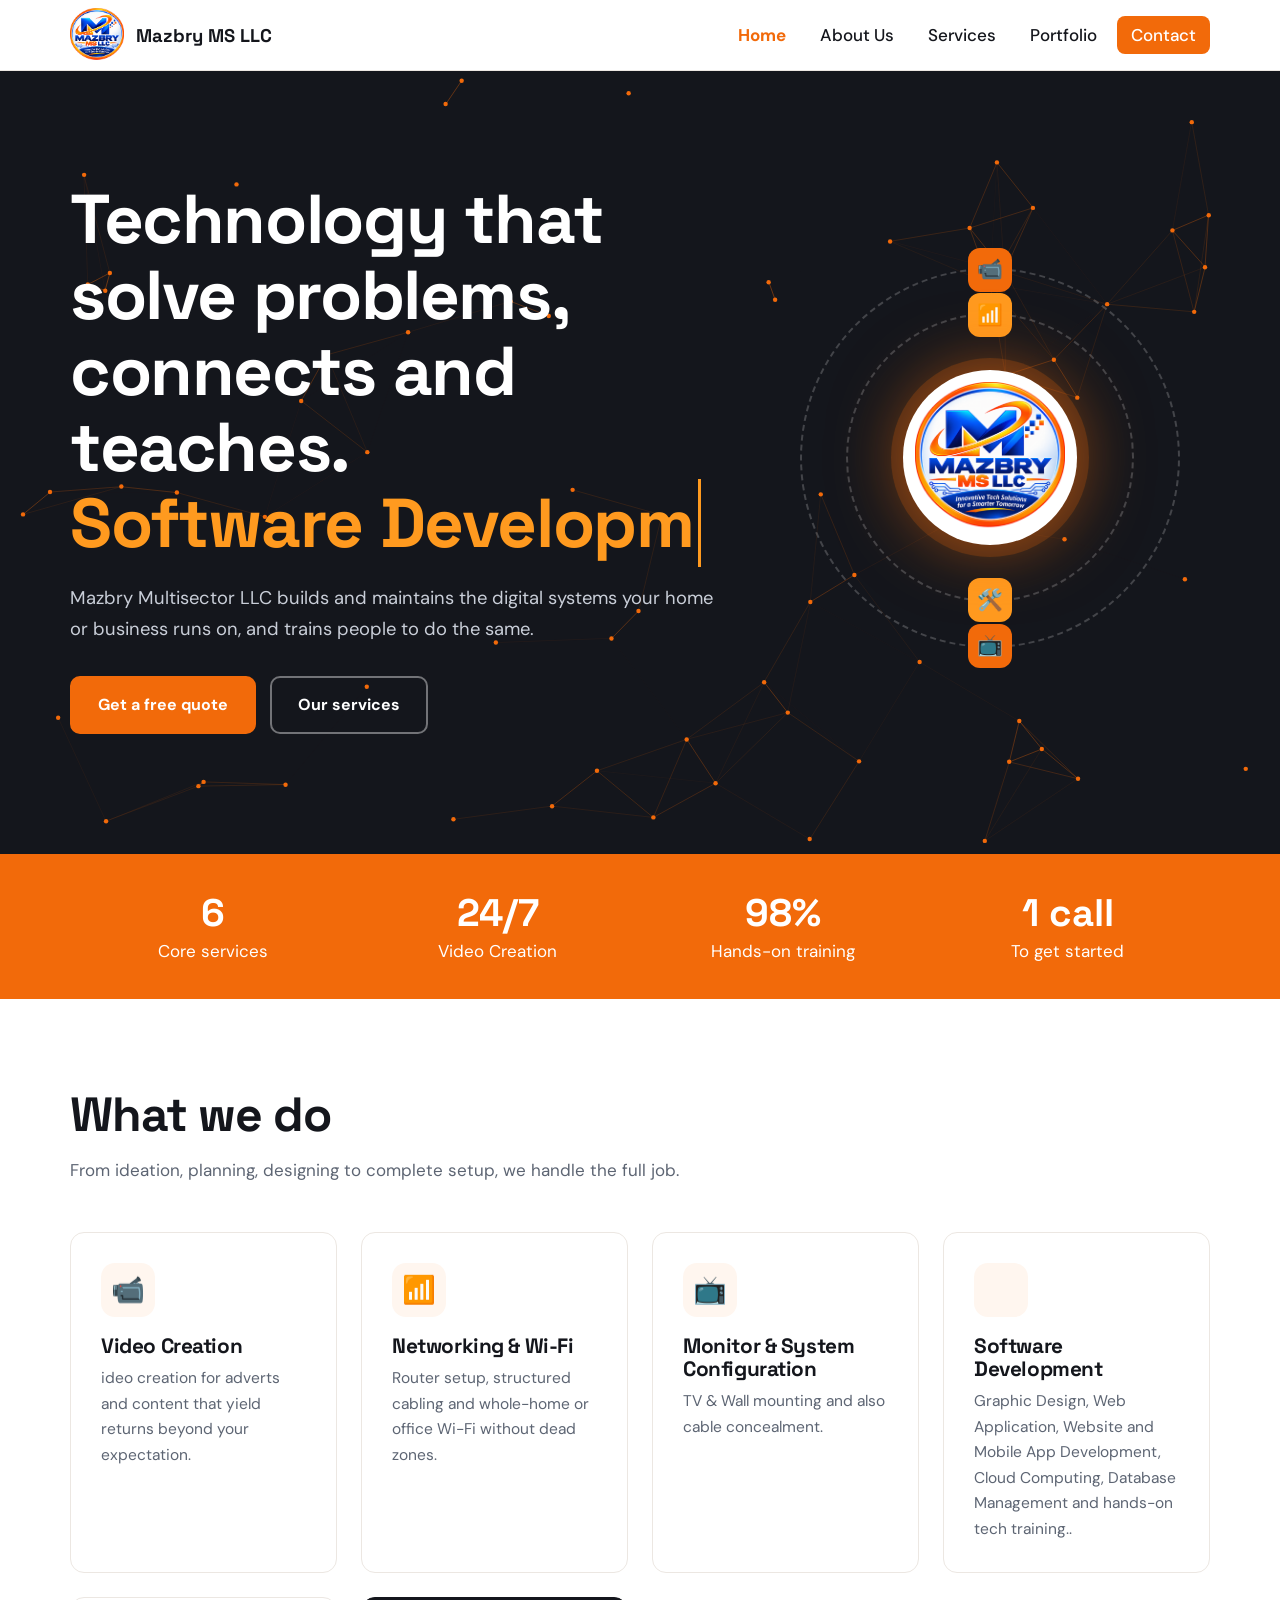
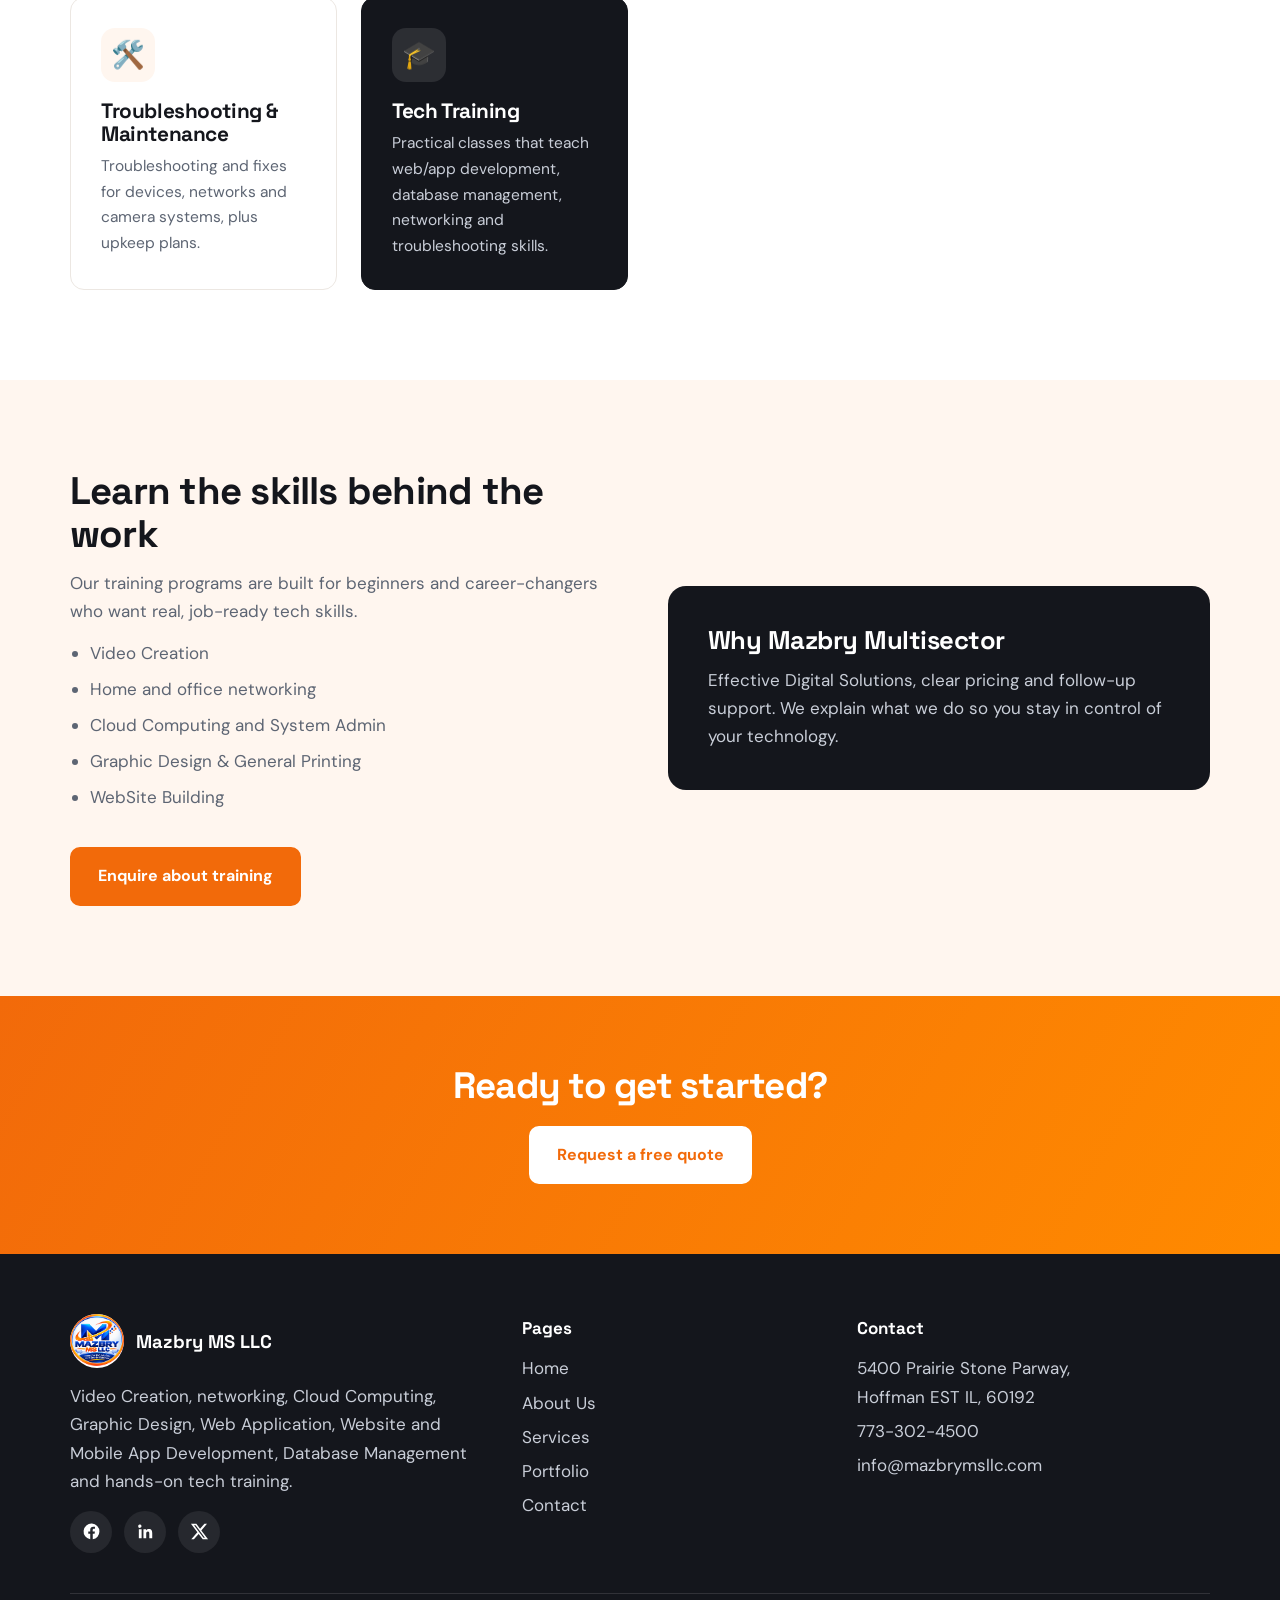
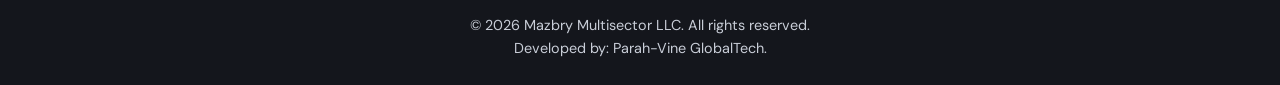
==== commit 82b0e28b: "Add changes" ====
--- a/index.html
+++ b/index.html
@@ -1,19 +1,19 @@
 <!DOCTYPE html><html lang="en"><head><meta charset="utf-8"><meta name="viewport" content="width=device-width,initial-scale=1">
-<title>Home | Mazbry MS LLC</title><meta name="description" content="Web/App Development, networking, Database Management and tech training."><link rel="icon" href="assets/logo.png">
+<title>Home | Mazbry Multisector LLC</title><meta name="description" content="Web/App Development, networking, Database Management and tech training."><link rel="icon" href="assets/logo.png">
 <link rel="preconnect" href="https://fonts.googleapis.com"><link href="https://fonts.googleapis.com/css2?family=DM+Sans:wght@400;500;700&family=Space+Grotesk:wght@500;700&display=swap" rel="stylesheet">
 <link rel="stylesheet" href="css/style.css"></head><body>
 <header><div class="wrap nav"><a class="brand" href="index.html"><img src="assets/logo.png" alt="Mazbry MS LLC logo"><span>Mazbry MS LLC</span></a>
 <nav aria-label="Main"><button class="burger" id="burger" aria-label="Toggle menu">&#9776;</button><ul id="menu"><li><a href="index.html" class="on">Home</a></li><li><a href="about.html" class="">About Us</a></li><li><a href="services.html" class="">Services</a></li><li><a href="portfolio.html" class="">Portfolio</a></li><li><a href="contact.html" class=" cta">Contact</a></li></ul></nav></div></header>
 <section class="hero"><canvas id="net"></canvas><div class="wrap"><div><h1>Technology that solve problems, connects and teaches.<br><em id="type"></em></h1>
-<p>Mazbry MS LLC builds and maintains the digital systems your home or business runs on, and trains people to do the same.</p>
+<p>Mazbry Multisector LLC builds and maintains the digital systems your home or business runs on, and trains people to do the same.</p>
 <div class="btns"><a class="btn" href="contact.html">Get a free quote</a><a class="btn ghost" href="services.html">Our services</a></div></div>
 <div class="orbit" aria-hidden="true"><div class="ring"><i>📹</i><i>📺</i></div><div class="ring r2"><i>📶</i><i>🛠️</i></div><div class="core"><img src="assets/logo.png" alt=""></div></div></div></section>
 <div class="stats"><div class="wrap"><div><b data-n="6">0</b>Core services</div><div><b data-n="24" data-s="/7">0</b>Video Creation</div><div><b data-n="100" data-s="%">0</b>Hands-on training</div><div><b data-n="1" data-s=" call">0</b>To get started</div></div></div>
 <section><div class="wrap"><div class="sec-h rv"><h2>What we do</h2><p>From ideation, planning, designing to complete setup, we handle the full job.</p></div><div class="grid"><div class="card rv"><div class="ic">📹</div><h3>Video Creation</h3><p>ideo creation for adverts and content that yield returns beyond your expectation.</p></div><div class="card rv"><div class="ic">📶</div><h3>Networking &amp; Wi-Fi</h3><p>Router setup, structured cabling and whole-home or office Wi-Fi without dead zones.</p></div><div class="card rv"><div class="ic">📺</div><h3>Monitor &amp; System Configuration</h3><p>TV & Wall mounting and also cable concealment.</p></div><div class="card rv"><div class="ic"> </div><h3>Software Development</h3><p>Graphic Design, Web Application, Website and Mobile App Development, Cloud Computing, Database Management and hands-on tech training..</p></div><div class="card rv"><div class="ic">🛠️</div><h3>Troubleshooting &amp; Maintenance</h3><p>Troubleshooting and fixes for devices, networks and camera systems, plus upkeep plans.</p></div><div class="card rv feat"><div class="ic">🎓</div><h3>Tech Training</h3><p>Practical classes that teach web/app development, database management, networking and troubleshooting skills.</p></div></div></div></section>
 <section class="soft"><div class="wrap split"><div class="rv"><h2 style="font-size:2.4rem">Learn the skills behind the work</h2><p style="color:var(--mut);margin:14px 0">Our training programs are built for beginners and career-changers who want real, job-ready tech skills.</p><ul><li>Video Creation</li><li>Home and office networking</li><li>Cloud Computing and System Admin</li><li>Graphic Design & General Printing</li><li> WebSite Building</li></ul><br><a class="btn" href="contact.html">Enquire about training</a></div>
-<div class="panel rv"><h3>Why Mazbry MS</h3><p>Effective Digital Solutions, clear pricing and follow-up support. We explain what we do so you stay in control of your technology.</p></div></div></section><div class="cta-band"><div class="wrap rv"><h2>Ready to get started?</h2><a class="btn" href="contact.html">Request a free quote</a></div></div>
+<div class="panel rv"><h3>Why Mazbry Multisector</h3><p>Effective Digital Solutions, clear pricing and follow-up support. We explain what we do so you stay in control of your technology.</p></div></div></section><div class="cta-band"><div class="wrap rv"><h2>Ready to get started?</h2><a class="btn" href="contact.html">Request a free quote</a></div></div>
 <footer><div class="wrap fgrid"><div><a class="brand" href="index.html" style="color:#fff"><img src="assets/logo.png" alt="" style="background:#fff;border-radius:50%"><span>Mazbry MS LLC</span></a>
 <p style="margin-top:14px;max-width:34ch">Video Creation, networking, Cloud Computing, Graphic Design, Web Application, Website and Mobile App Development, Database Management and hands-on tech training.</p><div class="social"><a href="https://www.facebook.com/" target="_blank" rel="noopener" aria-label="Facebook"><svg viewBox="0 0 24 24"><path d="M22 12a10 10 0 1 0-11.6 9.9v-7H7.9V12h2.5V9.8c0-2.5 1.5-3.9 3.8-3.9 1.1 0 2.2.2 2.2.2v2.5h-1.3c-1.2 0-1.6.8-1.6 1.6V12h2.8l-.4 2.9h-2.3v7A10 10 0 0 0 22 12z"/></svg></a><a href="https://www.linkedin.com/" target="_blank" rel="noopener" aria-label="LinkedIn"><svg viewBox="0 0 24 24"><path d="M20.4 20.5h-3.6v-5.6c0-1.3 0-3-1.8-3s-2.1 1.4-2.1 2.9v5.7H9.4V9h3.4v1.6c.5-.9 1.6-1.8 3.4-1.8 3.6 0 4.3 2.4 4.3 5.5v6.2zM5.3 7.4a2.1 2.1 0 1 1 0-4.1 2.1 2.1 0 0 1 0 4.1zM7.1 20.5H3.6V9h3.5v11.5z"/></svg></a><a href="https://x.com/" target="_blank" rel="noopener" aria-label="X (Twitter)"><svg viewBox="0 0 24 24"><path d="M18.2 2.3h3.3l-7.2 8.3 8.5 11.2h-6.7l-5.2-6.8-6 6.8H1.6l7.7-8.8L1.2 2.3H8l4.7 6.2 5.5-6.2zm-1.2 17.5h1.8L7 4.2H5.1L17 19.8z"/></svg></a></div></div>
 <div><h4>Pages</h4><ul><li><a href="index.html">Home</a></li><li><a href="about.html">About Us</a></li><li><a href="services.html">Services</a></li><li><a href="portfolio.html">Portfolio</a></li><li><a href="contact.html">Contact</a></li></ul></div>
-<div><h4>Contact</h4><ul><li>7482 Filmore Ave<br>Hanover Park, IL 60133</li><li><a href="tel:6306340808">630-634-0808</a></li><li><a href="mailto:bilamin@mazbrymsllc.com">Bilamin@mazbrymsllc.com</a></li></ul></div></div>
-<div class="wrap copy">&copy; 2026 Mazbry MS LLC. All rights reserved.<br> <p>Partnership in Development with Parah-Vine GlobalTech.<p></div></footer><script src="js/main.js"></script></body></html>
+<div><h4>Contact</h4><ul><li>5400 Prairie Stone Parway,<br> Hoffman EST IL, 60192</li><li><a href="tel:6306340808">773-302-4500</a></li><li><a href="mailto:info@mazbrymsllc.com">info@mazbrymsllc.com</a></li></ul></div></div>
+<div class="wrap copy">&copy; 2026 Mazbry Multisector LLC. All rights reserved.<br> <p>Developed by: Parah-Vine GlobalTech.<p></div></footer><script src="js/main.js"></script></body></html>
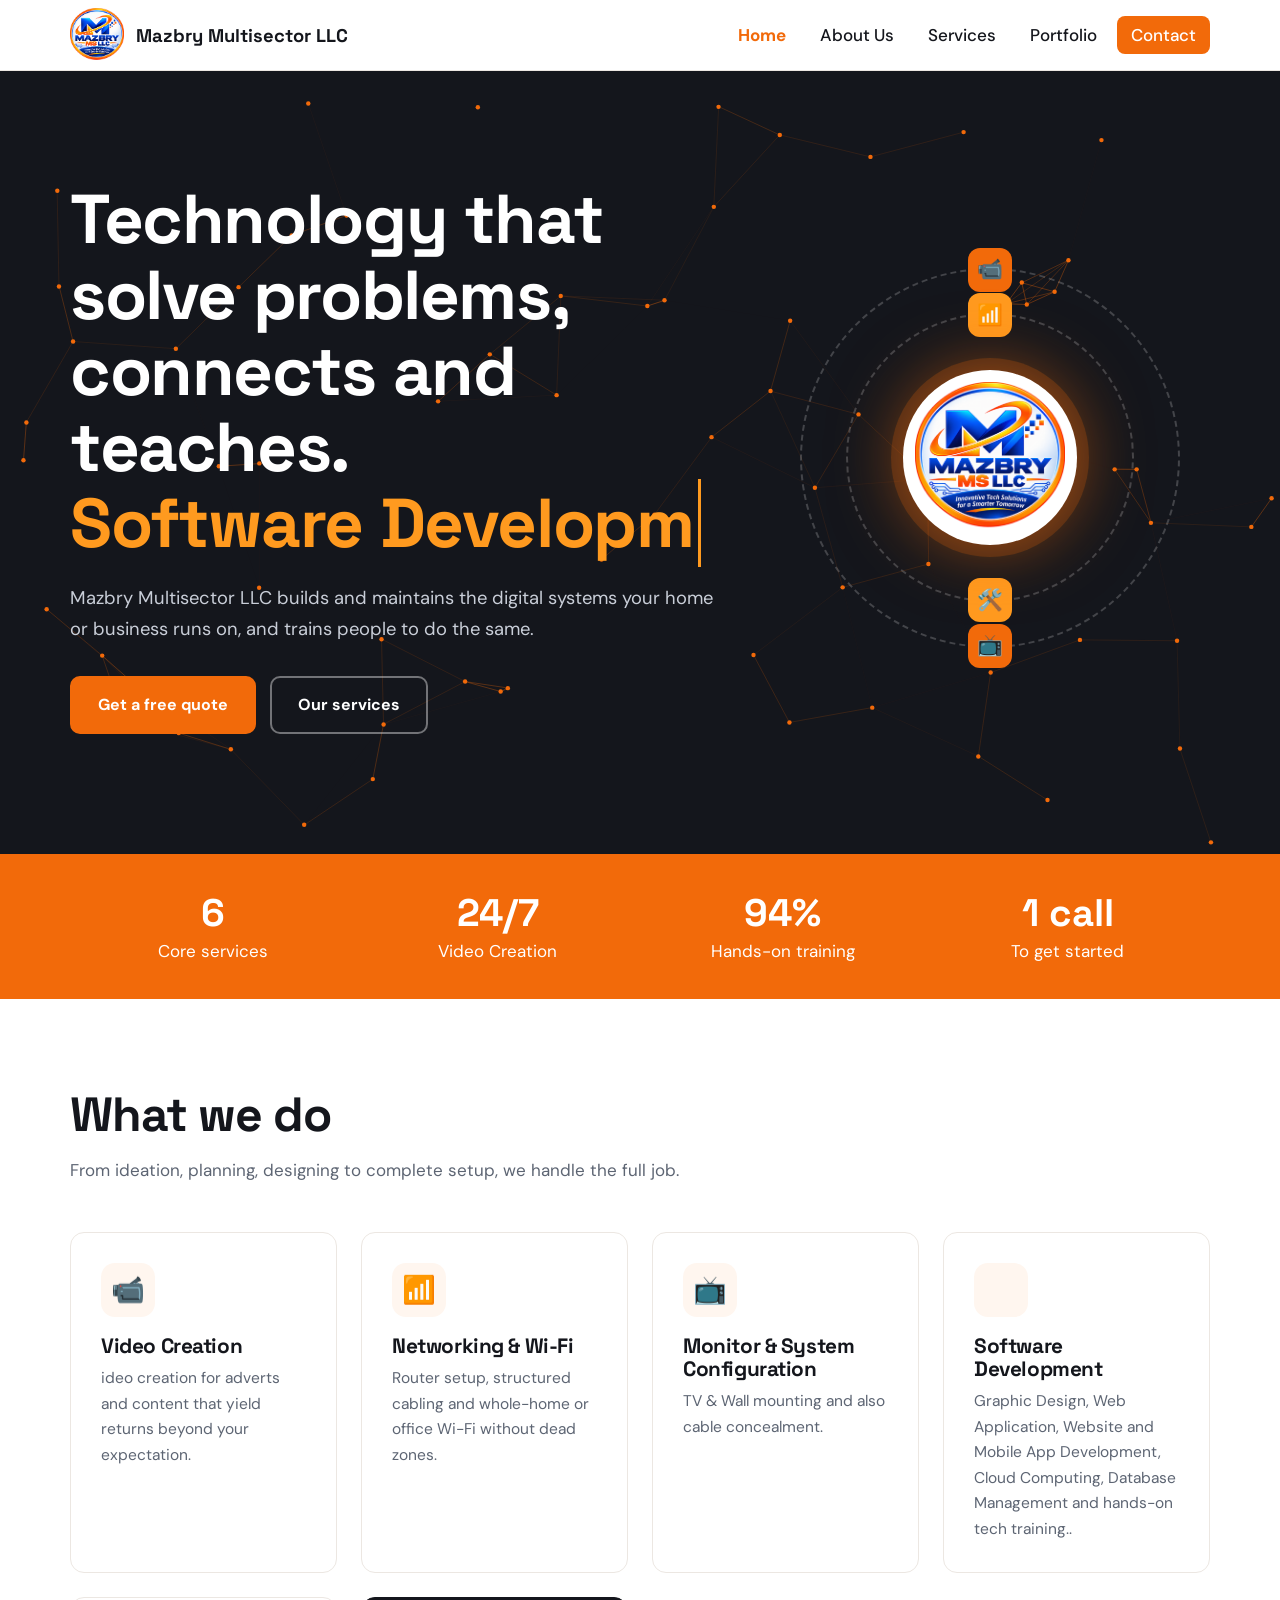
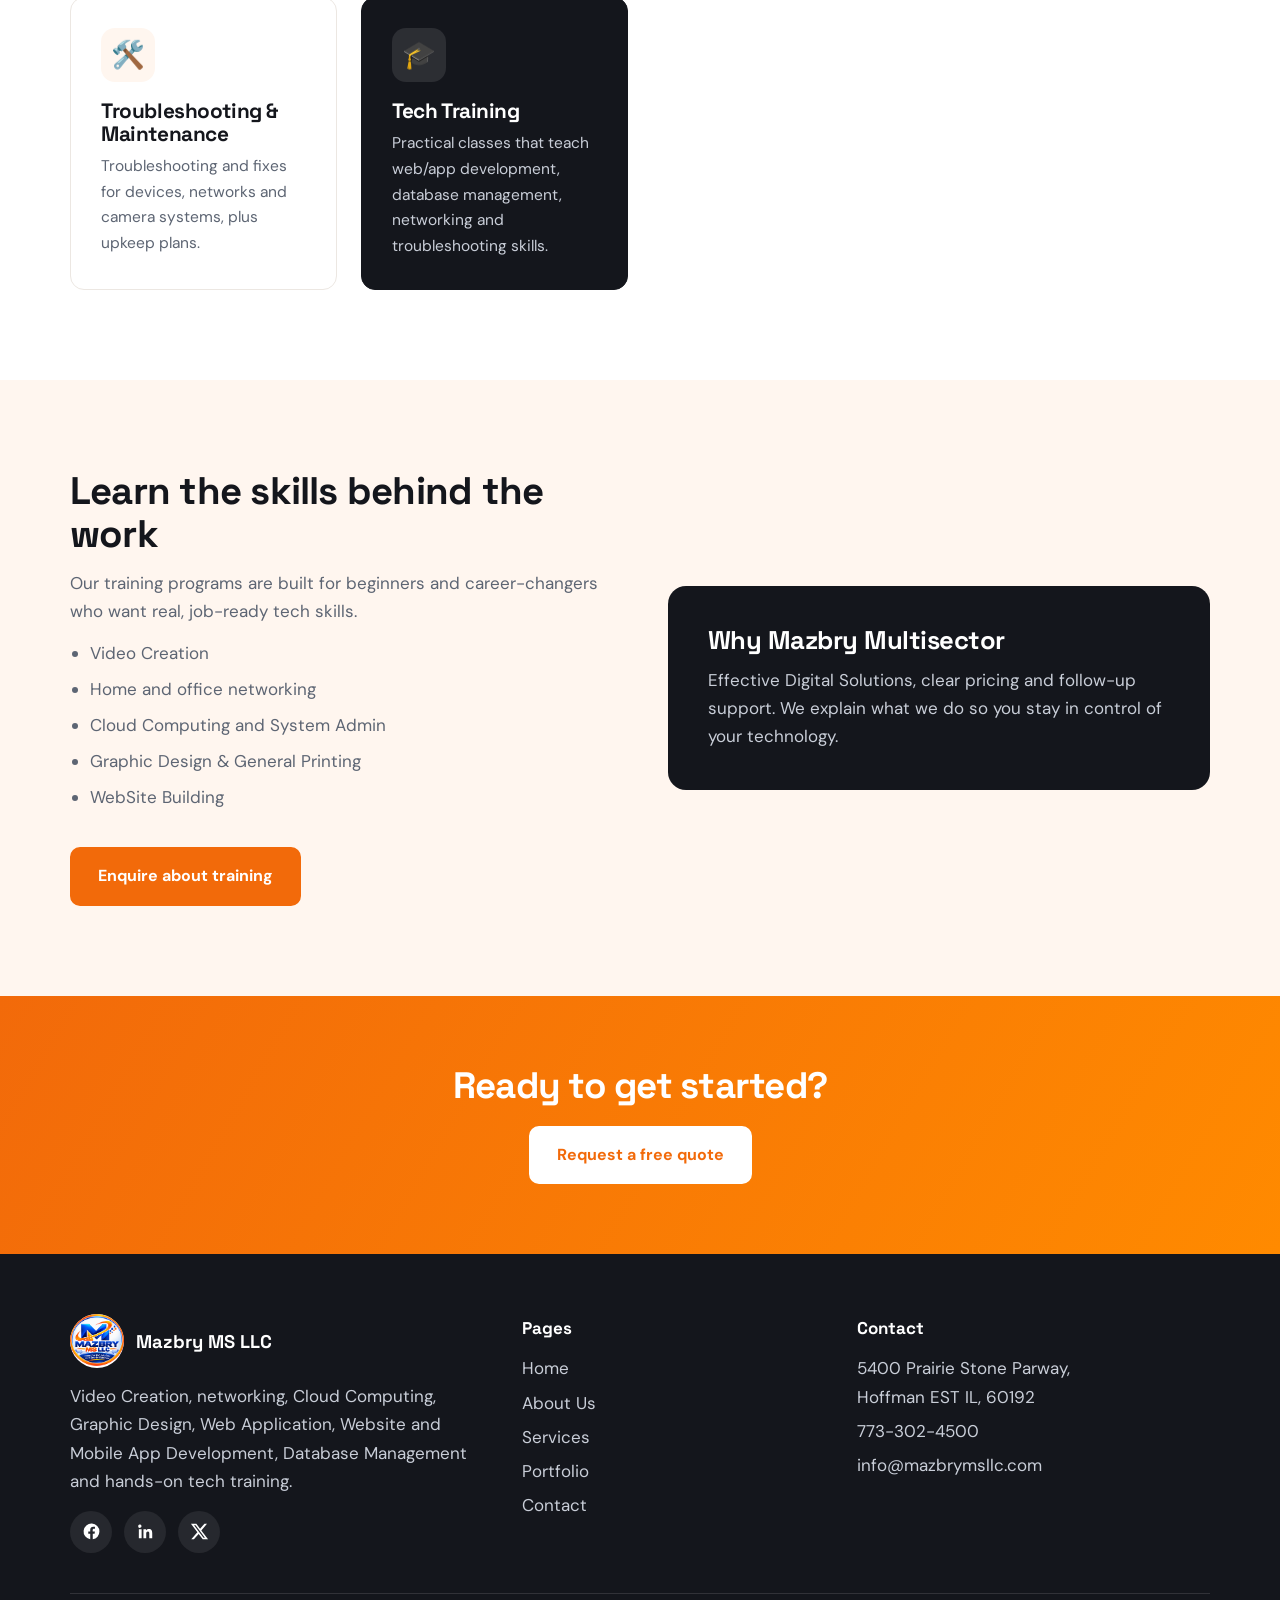
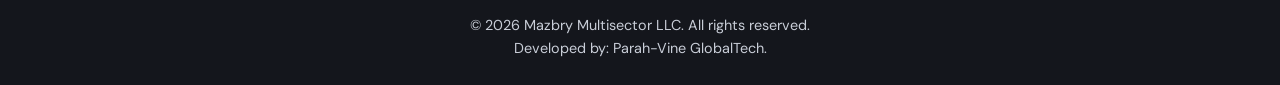
==== commit 7429746e: "Add changes" ====
--- a/index.html
+++ b/index.html
@@ -2,7 +2,7 @@
 <title>Home | Mazbry Multisector LLC</title><meta name="description" content="Web/App Development, networking, Database Management and tech training."><link rel="icon" href="assets/logo.png">
 <link rel="preconnect" href="https://fonts.googleapis.com"><link href="https://fonts.googleapis.com/css2?family=DM+Sans:wght@400;500;700&family=Space+Grotesk:wght@500;700&display=swap" rel="stylesheet">
 <link rel="stylesheet" href="css/style.css"></head><body>
-<header><div class="wrap nav"><a class="brand" href="index.html"><img src="assets/logo.png" alt="Mazbry MS LLC logo"><span>Mazbry MS LLC</span></a>
+<header><div class="wrap nav"><a class="brand" href="index.html"><img src="assets/logo.png" alt="Mazbry MS LLC logo"><span>Mazbry Multisector LLC</span></a>
 <nav aria-label="Main"><button class="burger" id="burger" aria-label="Toggle menu">&#9776;</button><ul id="menu"><li><a href="index.html" class="on">Home</a></li><li><a href="about.html" class="">About Us</a></li><li><a href="services.html" class="">Services</a></li><li><a href="portfolio.html" class="">Portfolio</a></li><li><a href="contact.html" class=" cta">Contact</a></li></ul></nav></div></header>
 <section class="hero"><canvas id="net"></canvas><div class="wrap"><div><h1>Technology that solve problems, connects and teaches.<br><em id="type"></em></h1>
 <p>Mazbry Multisector LLC builds and maintains the digital systems your home or business runs on, and trains people to do the same.</p>
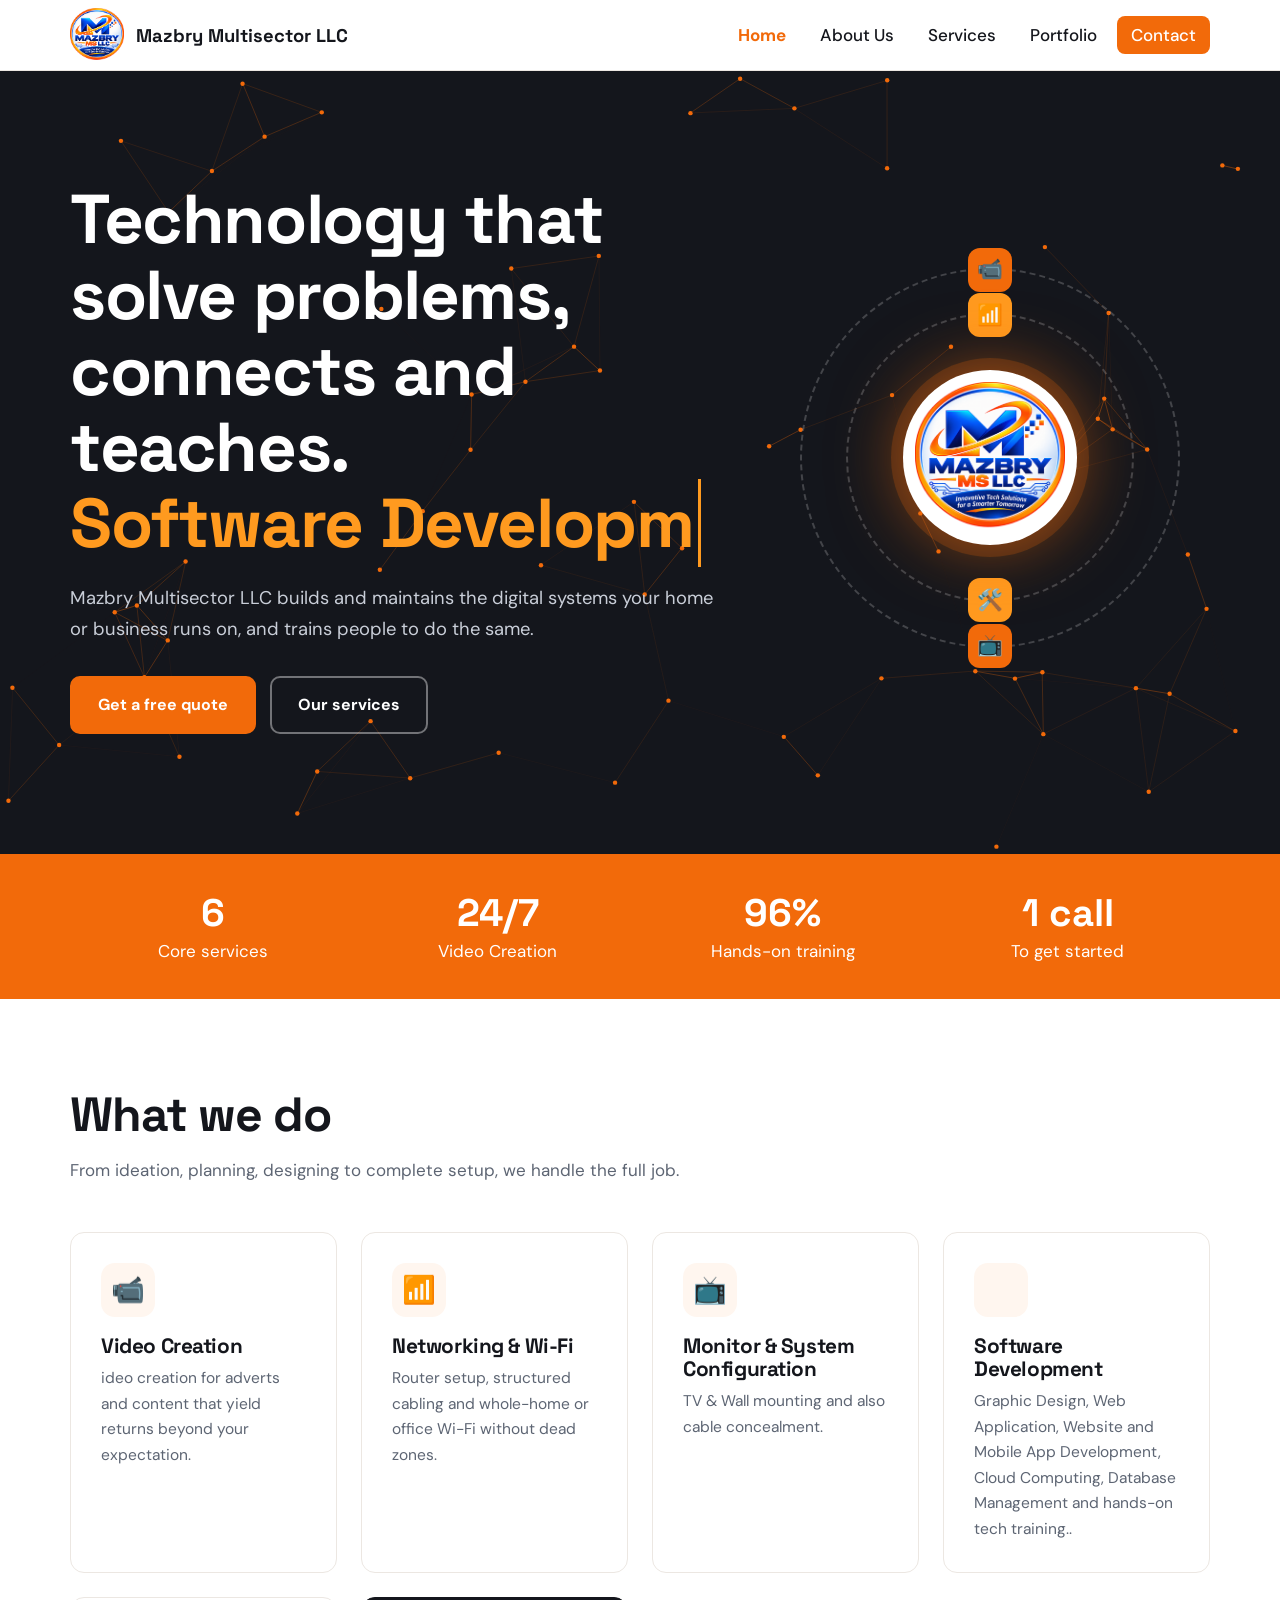
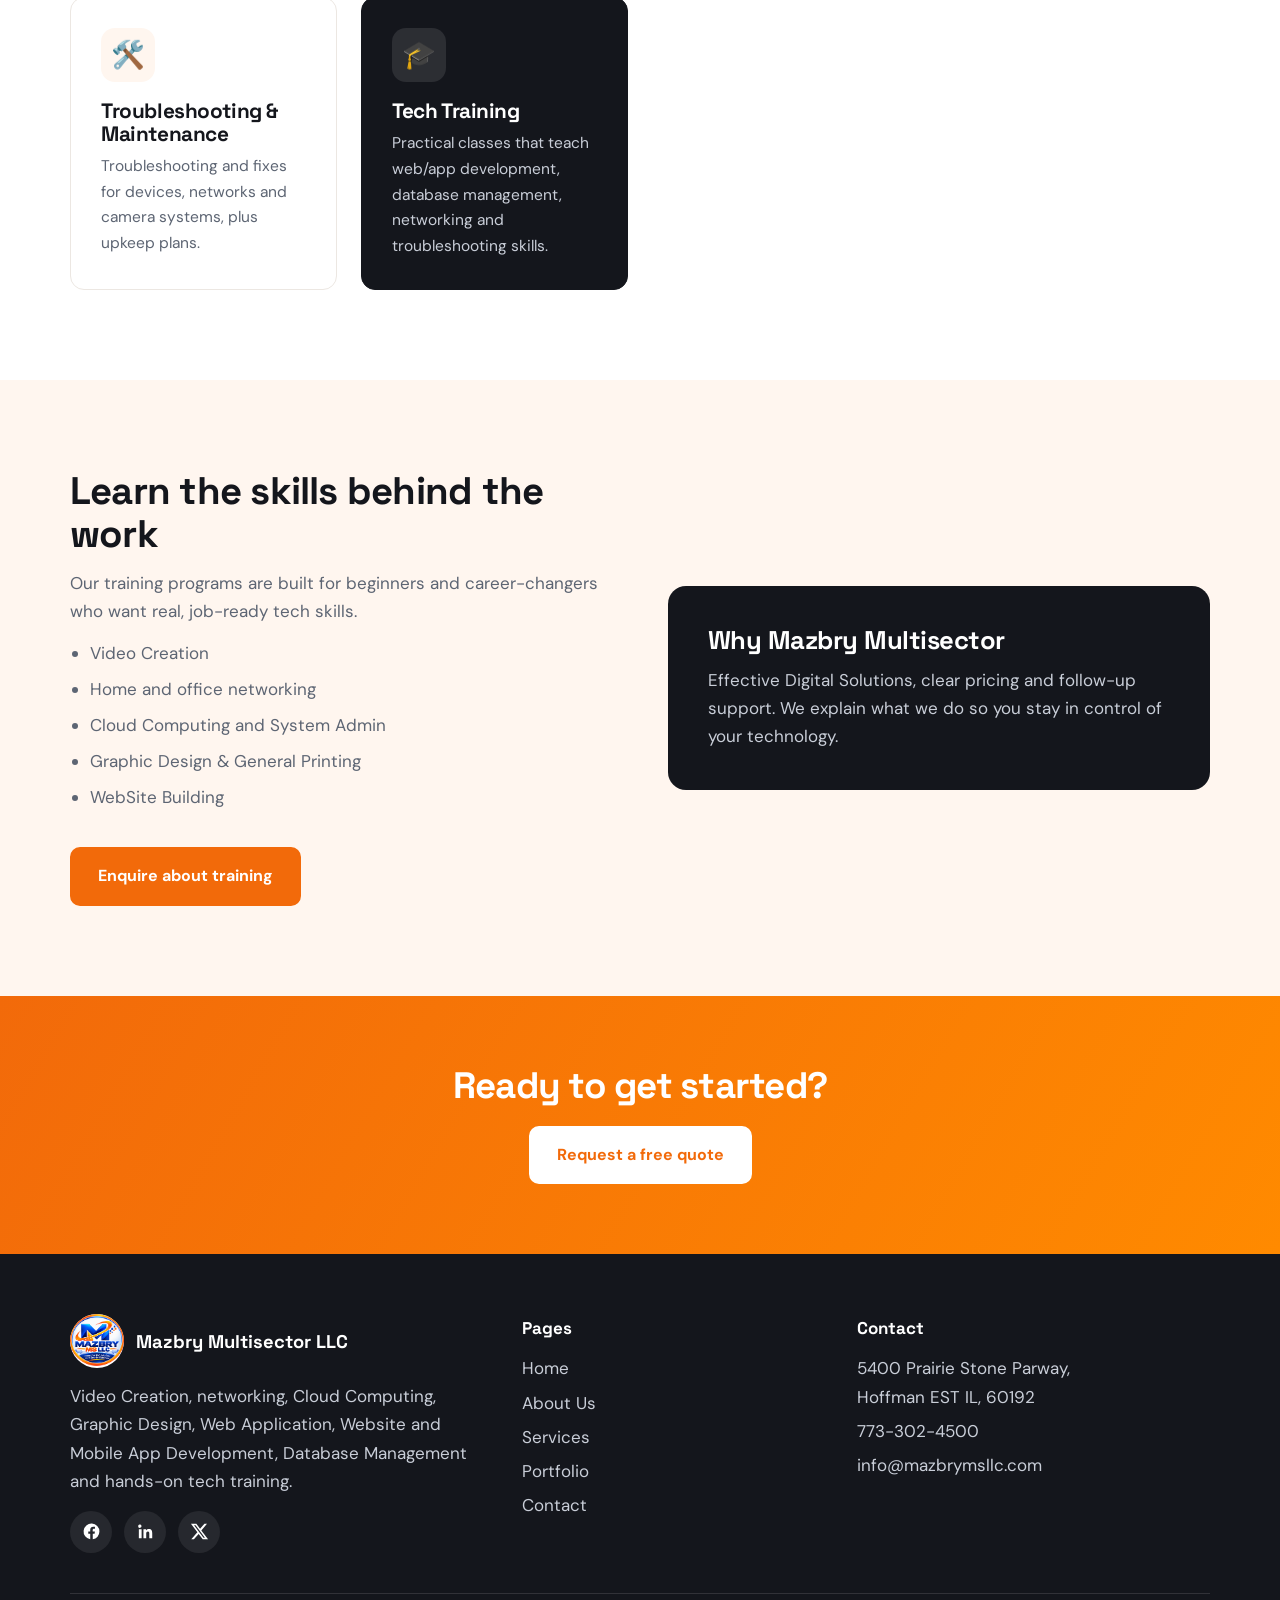
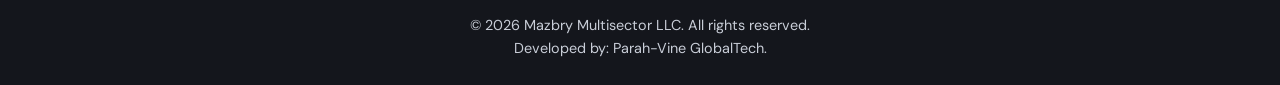
==== commit 088bf4b5: "Add changes" ====
--- a/index.html
+++ b/index.html
@@ -12,7 +12,7 @@
 <section><div class="wrap"><div class="sec-h rv"><h2>What we do</h2><p>From ideation, planning, designing to complete setup, we handle the full job.</p></div><div class="grid"><div class="card rv"><div class="ic">📹</div><h3>Video Creation</h3><p>ideo creation for adverts and content that yield returns beyond your expectation.</p></div><div class="card rv"><div class="ic">📶</div><h3>Networking &amp; Wi-Fi</h3><p>Router setup, structured cabling and whole-home or office Wi-Fi without dead zones.</p></div><div class="card rv"><div class="ic">📺</div><h3>Monitor &amp; System Configuration</h3><p>TV & Wall mounting and also cable concealment.</p></div><div class="card rv"><div class="ic"> </div><h3>Software Development</h3><p>Graphic Design, Web Application, Website and Mobile App Development, Cloud Computing, Database Management and hands-on tech training..</p></div><div class="card rv"><div class="ic">🛠️</div><h3>Troubleshooting &amp; Maintenance</h3><p>Troubleshooting and fixes for devices, networks and camera systems, plus upkeep plans.</p></div><div class="card rv feat"><div class="ic">🎓</div><h3>Tech Training</h3><p>Practical classes that teach web/app development, database management, networking and troubleshooting skills.</p></div></div></div></section>
 <section class="soft"><div class="wrap split"><div class="rv"><h2 style="font-size:2.4rem">Learn the skills behind the work</h2><p style="color:var(--mut);margin:14px 0">Our training programs are built for beginners and career-changers who want real, job-ready tech skills.</p><ul><li>Video Creation</li><li>Home and office networking</li><li>Cloud Computing and System Admin</li><li>Graphic Design & General Printing</li><li> WebSite Building</li></ul><br><a class="btn" href="contact.html">Enquire about training</a></div>
 <div class="panel rv"><h3>Why Mazbry Multisector</h3><p>Effective Digital Solutions, clear pricing and follow-up support. We explain what we do so you stay in control of your technology.</p></div></div></section><div class="cta-band"><div class="wrap rv"><h2>Ready to get started?</h2><a class="btn" href="contact.html">Request a free quote</a></div></div>
-<footer><div class="wrap fgrid"><div><a class="brand" href="index.html" style="color:#fff"><img src="assets/logo.png" alt="" style="background:#fff;border-radius:50%"><span>Mazbry MS LLC</span></a>
+<footer><div class="wrap fgrid"><div><a class="brand" href="index.html" style="color:#fff"><img src="assets/logo.png" alt="" style="background:#fff;border-radius:50%"><span>Mazbry Multisector LLC</span></a>
 <p style="margin-top:14px;max-width:34ch">Video Creation, networking, Cloud Computing, Graphic Design, Web Application, Website and Mobile App Development, Database Management and hands-on tech training.</p><div class="social"><a href="https://www.facebook.com/" target="_blank" rel="noopener" aria-label="Facebook"><svg viewBox="0 0 24 24"><path d="M22 12a10 10 0 1 0-11.6 9.9v-7H7.9V12h2.5V9.8c0-2.5 1.5-3.9 3.8-3.9 1.1 0 2.2.2 2.2.2v2.5h-1.3c-1.2 0-1.6.8-1.6 1.6V12h2.8l-.4 2.9h-2.3v7A10 10 0 0 0 22 12z"/></svg></a><a href="https://www.linkedin.com/" target="_blank" rel="noopener" aria-label="LinkedIn"><svg viewBox="0 0 24 24"><path d="M20.4 20.5h-3.6v-5.6c0-1.3 0-3-1.8-3s-2.1 1.4-2.1 2.9v5.7H9.4V9h3.4v1.6c.5-.9 1.6-1.8 3.4-1.8 3.6 0 4.3 2.4 4.3 5.5v6.2zM5.3 7.4a2.1 2.1 0 1 1 0-4.1 2.1 2.1 0 0 1 0 4.1zM7.1 20.5H3.6V9h3.5v11.5z"/></svg></a><a href="https://x.com/" target="_blank" rel="noopener" aria-label="X (Twitter)"><svg viewBox="0 0 24 24"><path d="M18.2 2.3h3.3l-7.2 8.3 8.5 11.2h-6.7l-5.2-6.8-6 6.8H1.6l7.7-8.8L1.2 2.3H8l4.7 6.2 5.5-6.2zm-1.2 17.5h1.8L7 4.2H5.1L17 19.8z"/></svg></a></div></div>
 <div><h4>Pages</h4><ul><li><a href="index.html">Home</a></li><li><a href="about.html">About Us</a></li><li><a href="services.html">Services</a></li><li><a href="portfolio.html">Portfolio</a></li><li><a href="contact.html">Contact</a></li></ul></div>
 <div><h4>Contact</h4><ul><li>5400 Prairie Stone Parway,<br> Hoffman EST IL, 60192</li><li><a href="tel:6306340808">773-302-4500</a></li><li><a href="mailto:info@mazbrymsllc.com">info@mazbrymsllc.com</a></li></ul></div></div>
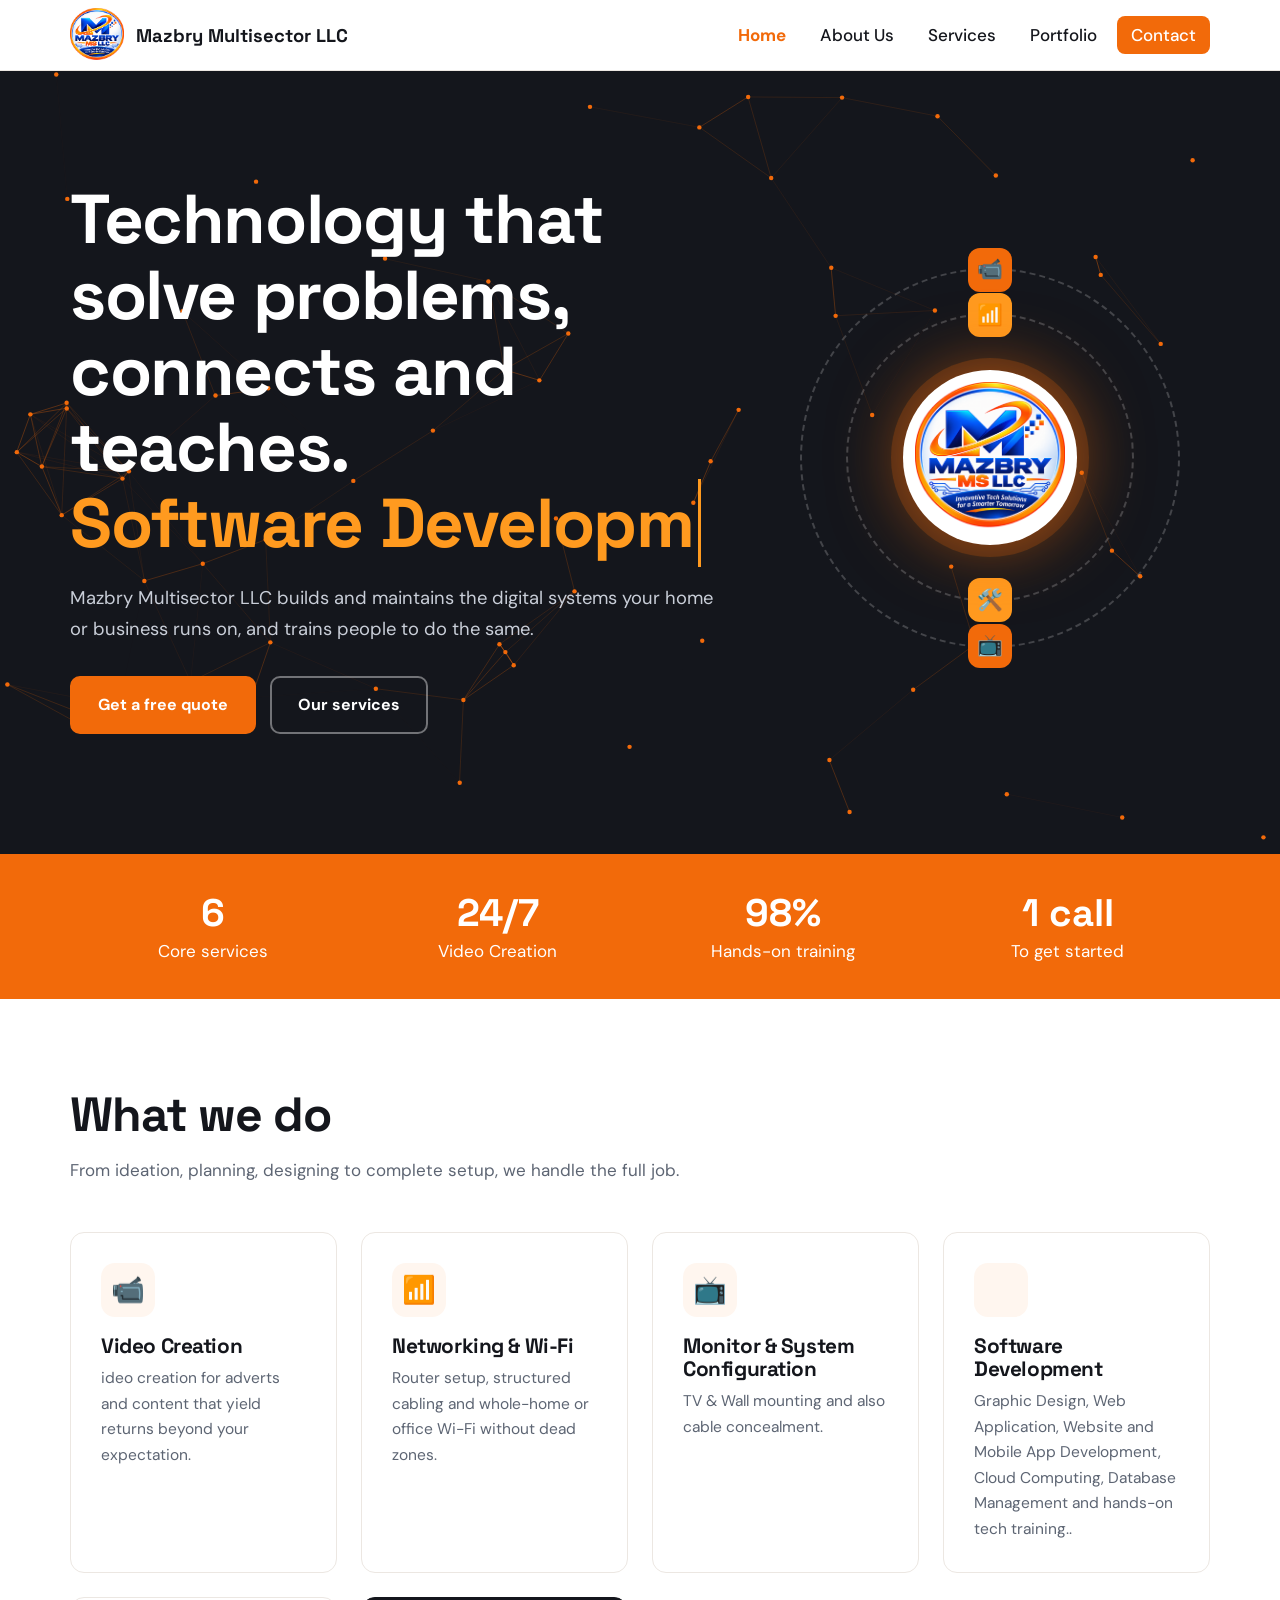
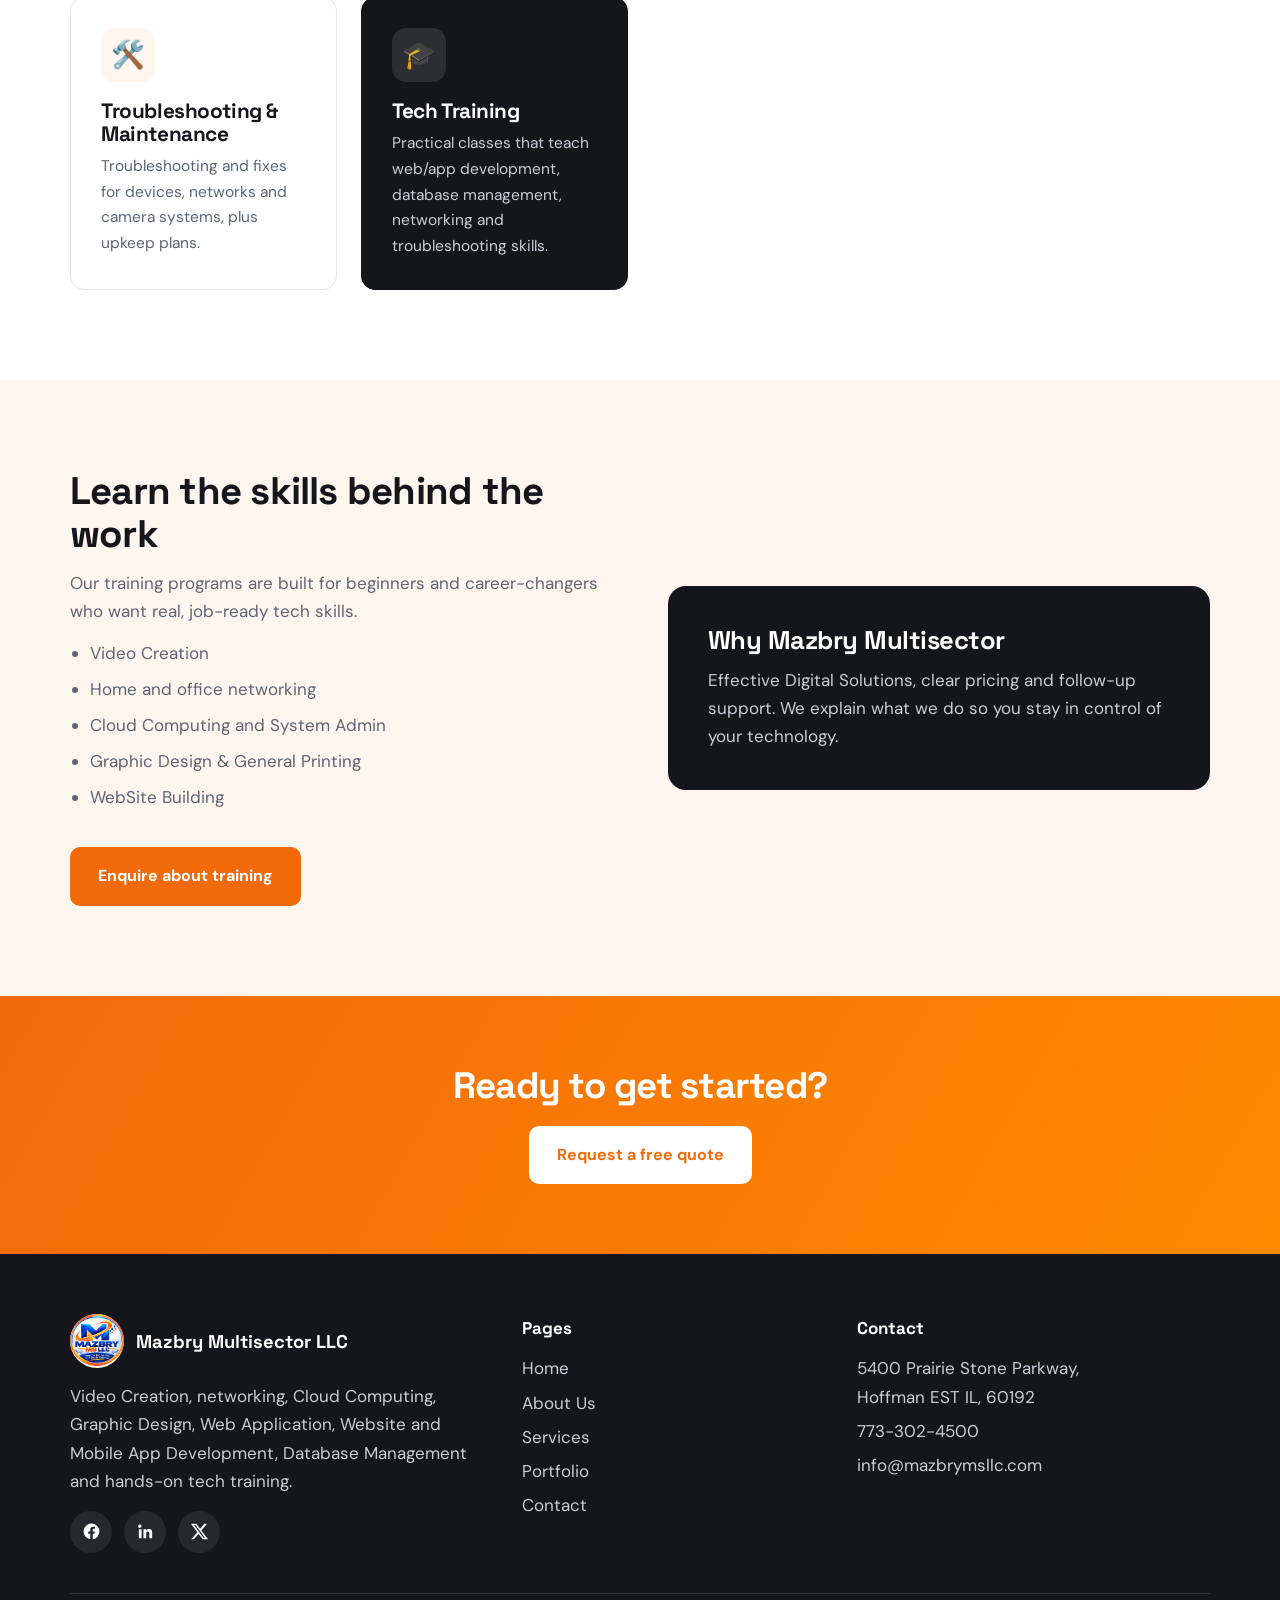
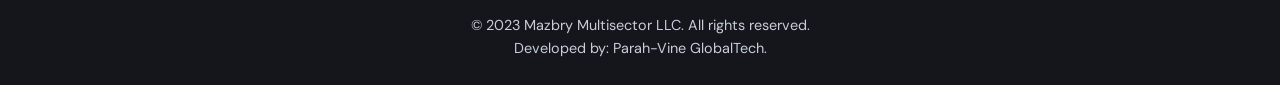
==== commit 98b95d40: "Add changes" ====
--- a/index.html
+++ b/index.html
@@ -15,5 +15,5 @@
 <footer><div class="wrap fgrid"><div><a class="brand" href="index.html" style="color:#fff"><img src="assets/logo.png" alt="" style="background:#fff;border-radius:50%"><span>Mazbry Multisector LLC</span></a>
 <p style="margin-top:14px;max-width:34ch">Video Creation, networking, Cloud Computing, Graphic Design, Web Application, Website and Mobile App Development, Database Management and hands-on tech training.</p><div class="social"><a href="https://www.facebook.com/" target="_blank" rel="noopener" aria-label="Facebook"><svg viewBox="0 0 24 24"><path d="M22 12a10 10 0 1 0-11.6 9.9v-7H7.9V12h2.5V9.8c0-2.5 1.5-3.9 3.8-3.9 1.1 0 2.2.2 2.2.2v2.5h-1.3c-1.2 0-1.6.8-1.6 1.6V12h2.8l-.4 2.9h-2.3v7A10 10 0 0 0 22 12z"/></svg></a><a href="https://www.linkedin.com/" target="_blank" rel="noopener" aria-label="LinkedIn"><svg viewBox="0 0 24 24"><path d="M20.4 20.5h-3.6v-5.6c0-1.3 0-3-1.8-3s-2.1 1.4-2.1 2.9v5.7H9.4V9h3.4v1.6c.5-.9 1.6-1.8 3.4-1.8 3.6 0 4.3 2.4 4.3 5.5v6.2zM5.3 7.4a2.1 2.1 0 1 1 0-4.1 2.1 2.1 0 0 1 0 4.1zM7.1 20.5H3.6V9h3.5v11.5z"/></svg></a><a href="https://x.com/" target="_blank" rel="noopener" aria-label="X (Twitter)"><svg viewBox="0 0 24 24"><path d="M18.2 2.3h3.3l-7.2 8.3 8.5 11.2h-6.7l-5.2-6.8-6 6.8H1.6l7.7-8.8L1.2 2.3H8l4.7 6.2 5.5-6.2zm-1.2 17.5h1.8L7 4.2H5.1L17 19.8z"/></svg></a></div></div>
 <div><h4>Pages</h4><ul><li><a href="index.html">Home</a></li><li><a href="about.html">About Us</a></li><li><a href="services.html">Services</a></li><li><a href="portfolio.html">Portfolio</a></li><li><a href="contact.html">Contact</a></li></ul></div>
-<div><h4>Contact</h4><ul><li>5400 Prairie Stone Parway,<br> Hoffman EST IL, 60192</li><li><a href="tel:6306340808">773-302-4500</a></li><li><a href="mailto:info@mazbrymsllc.com">info@mazbrymsllc.com</a></li></ul></div></div>
-<div class="wrap copy">&copy; 2026 Mazbry Multisector LLC. All rights reserved.<br> <p>Developed by: Parah-Vine GlobalTech.<p></div></footer><script src="js/main.js"></script></body></html>
+<div><h4>Contact</h4><ul><li>5400 Prairie Stone Parkway,<br> Hoffman EST IL, 60192</li><li><a href="tel:6306340808">773-302-4500</a></li><li><a href="mailto:info@mazbrymsllc.com">info@mazbrymsllc.com</a></li></ul></div></div>
+<div class="wrap copy">&copy; 2023 Mazbry Multisector LLC. All rights reserved.<br> <p>Developed by: Parah-Vine GlobalTech.<p></div></footer><script src="js/main.js"></script></body></html>
